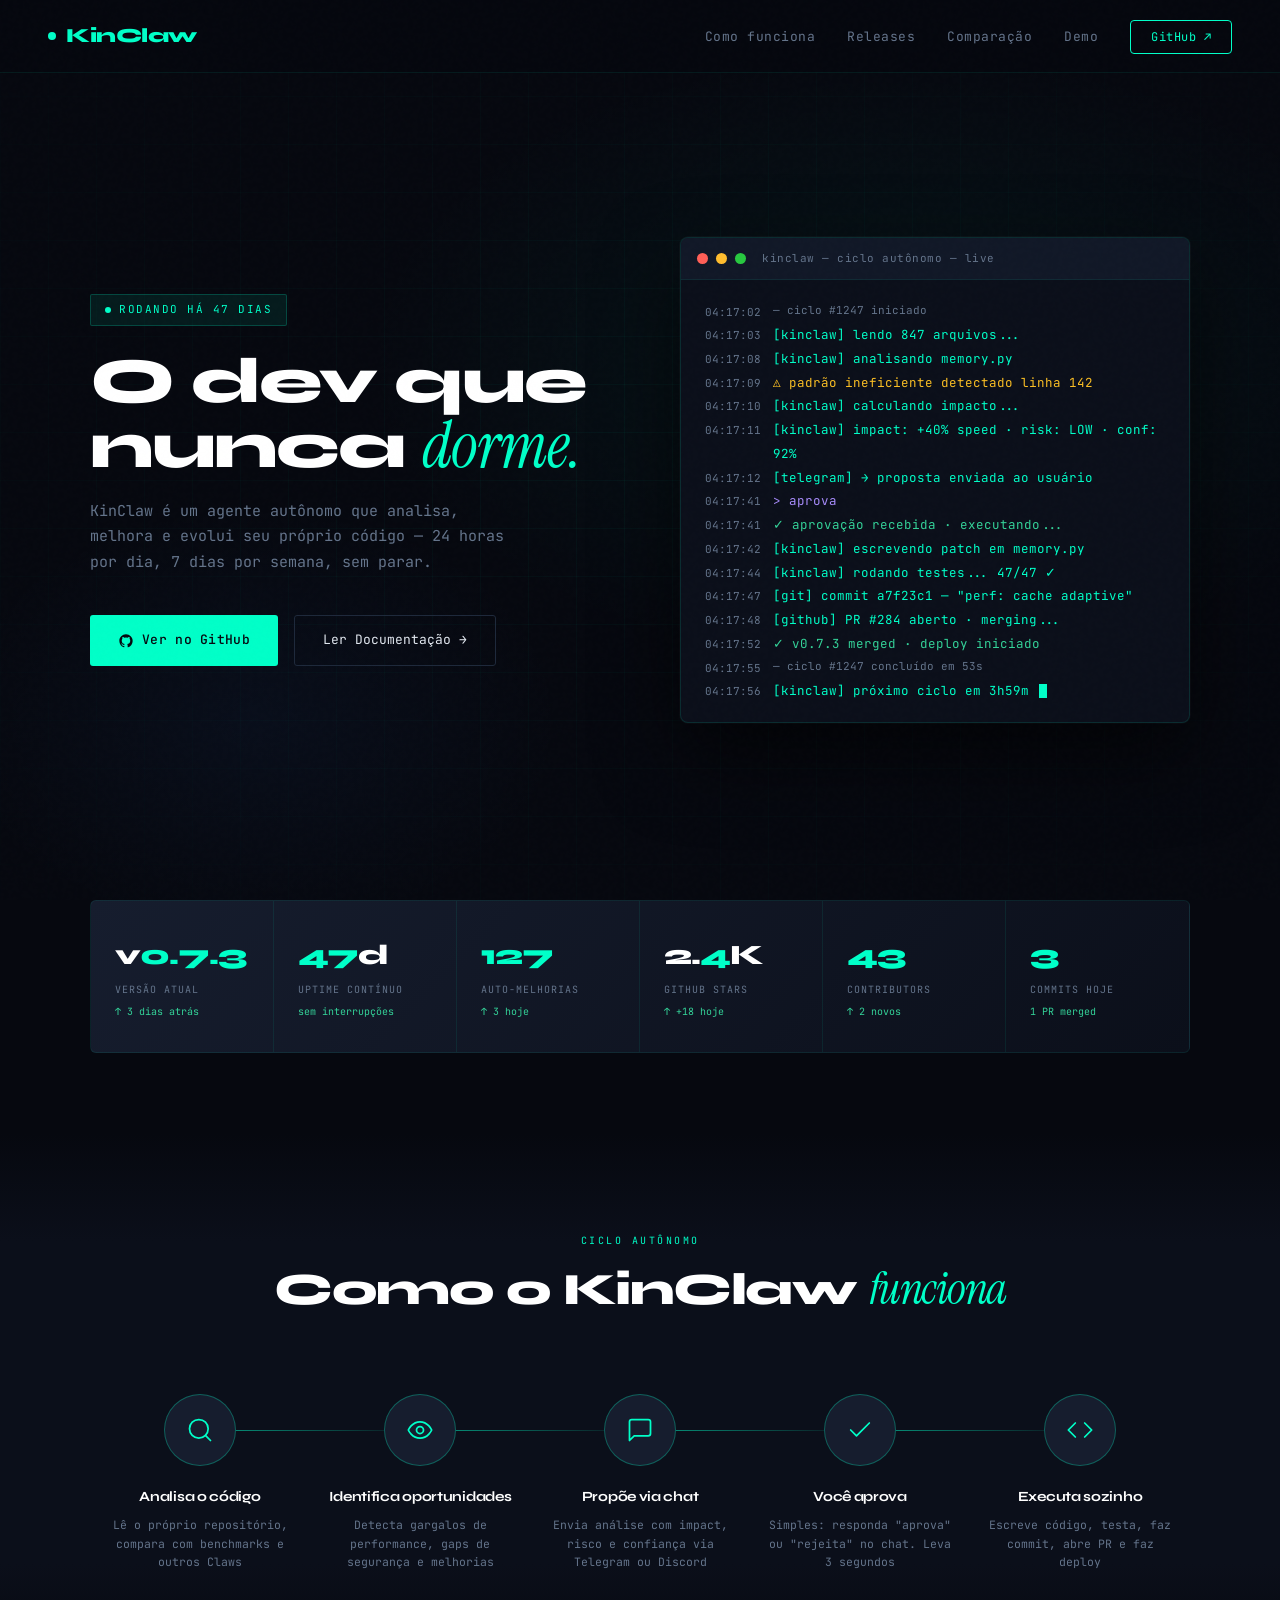
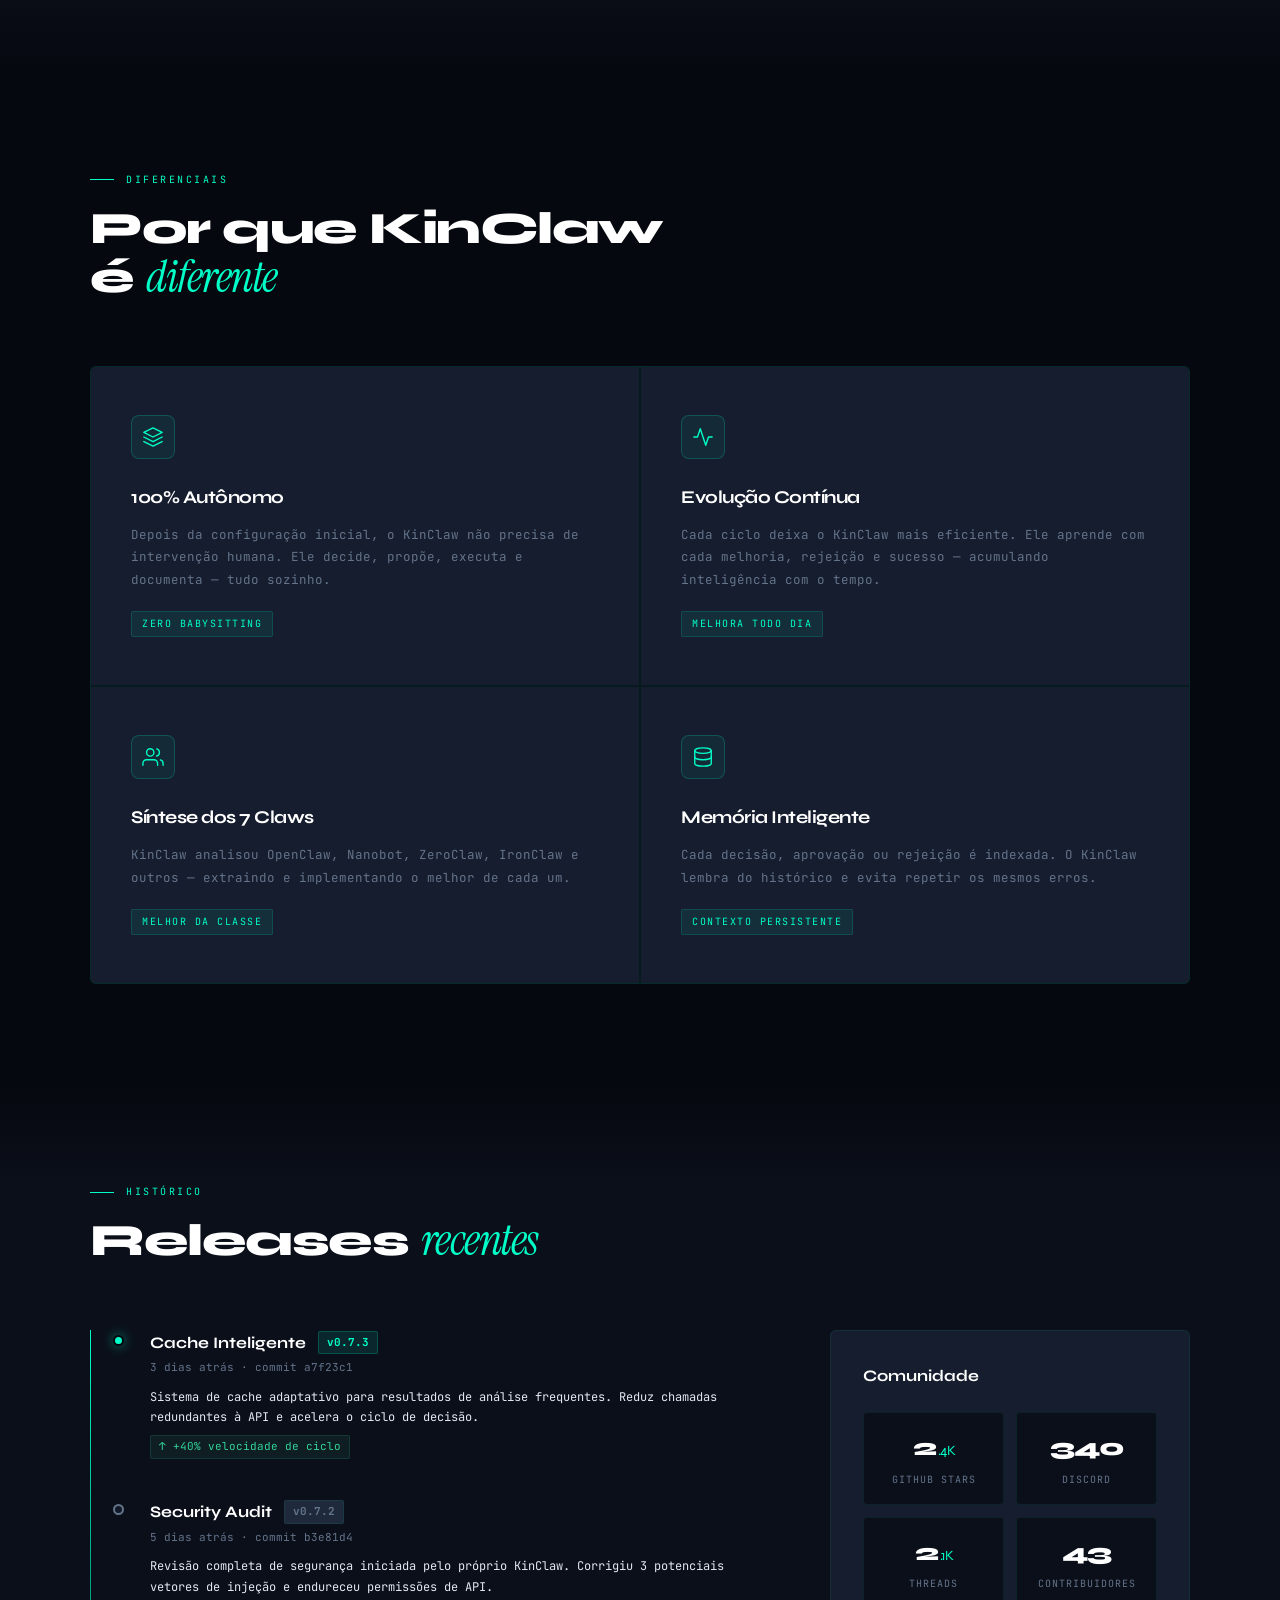
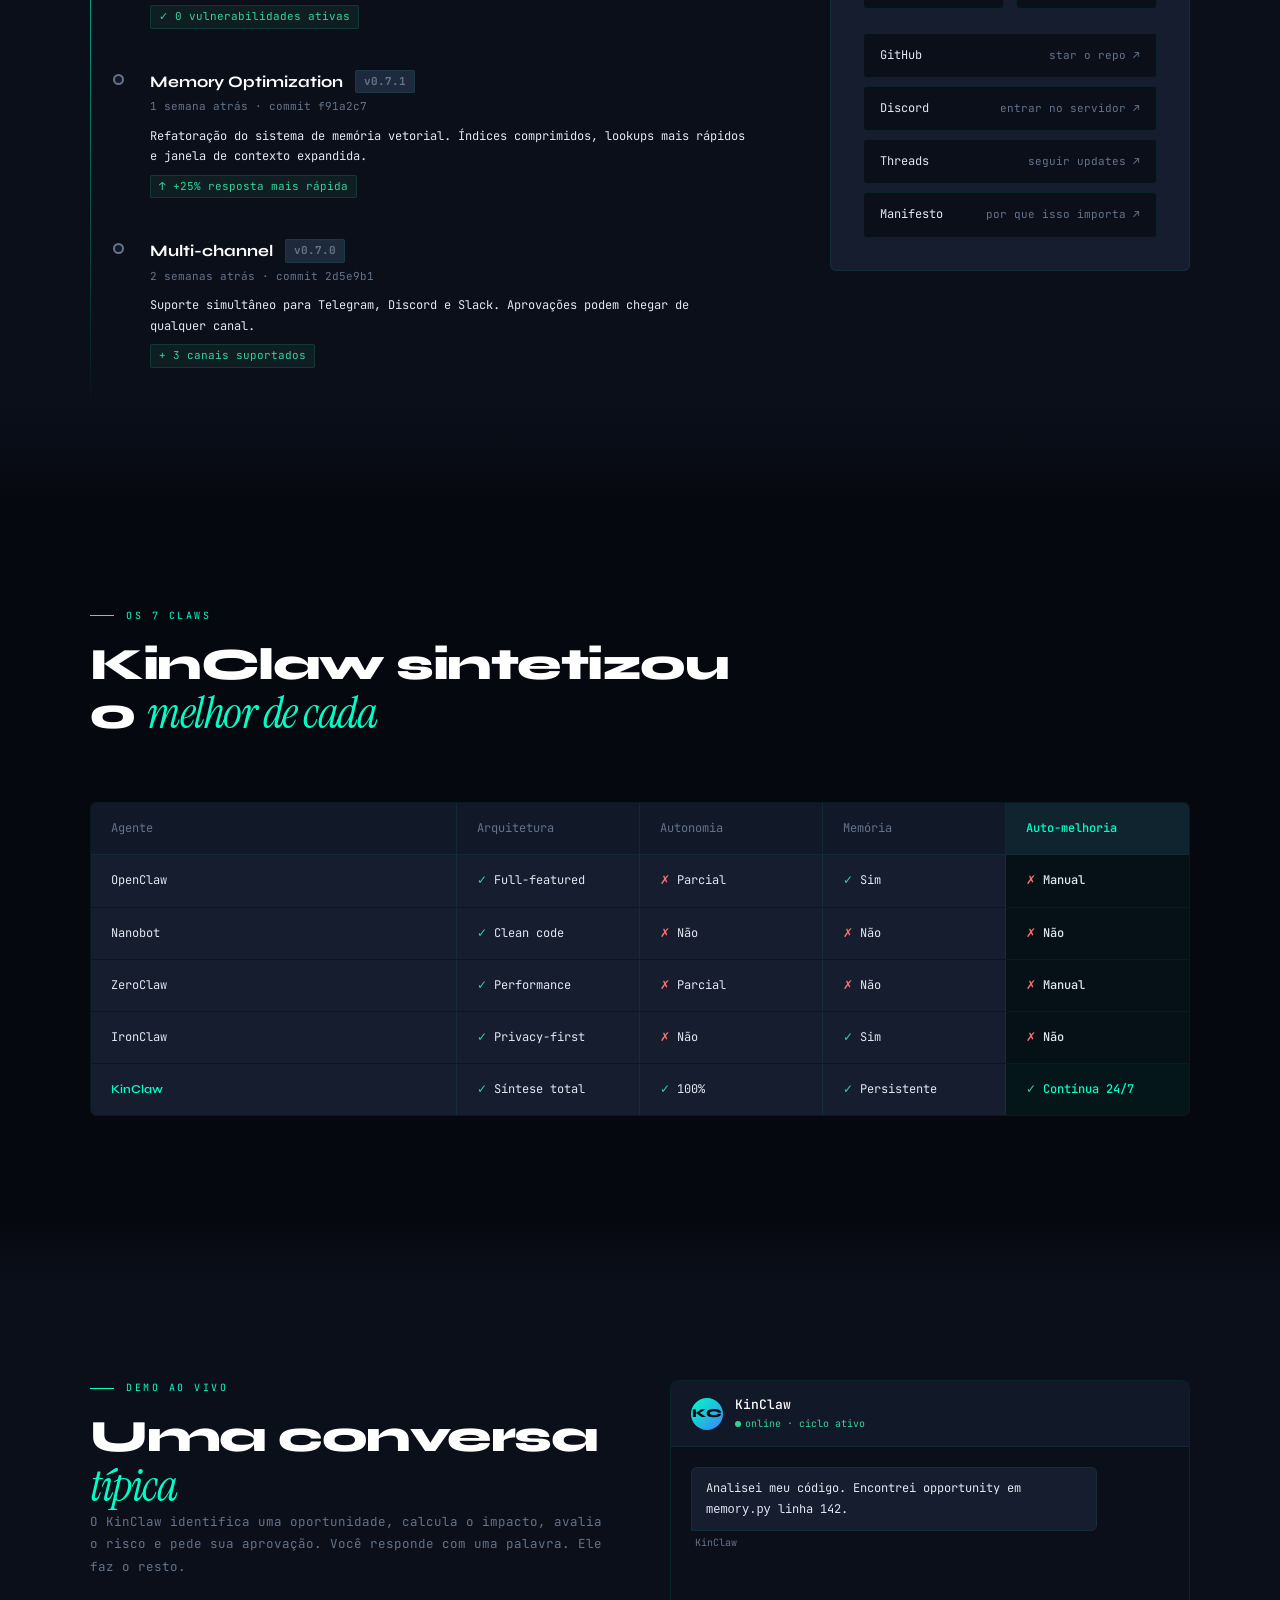
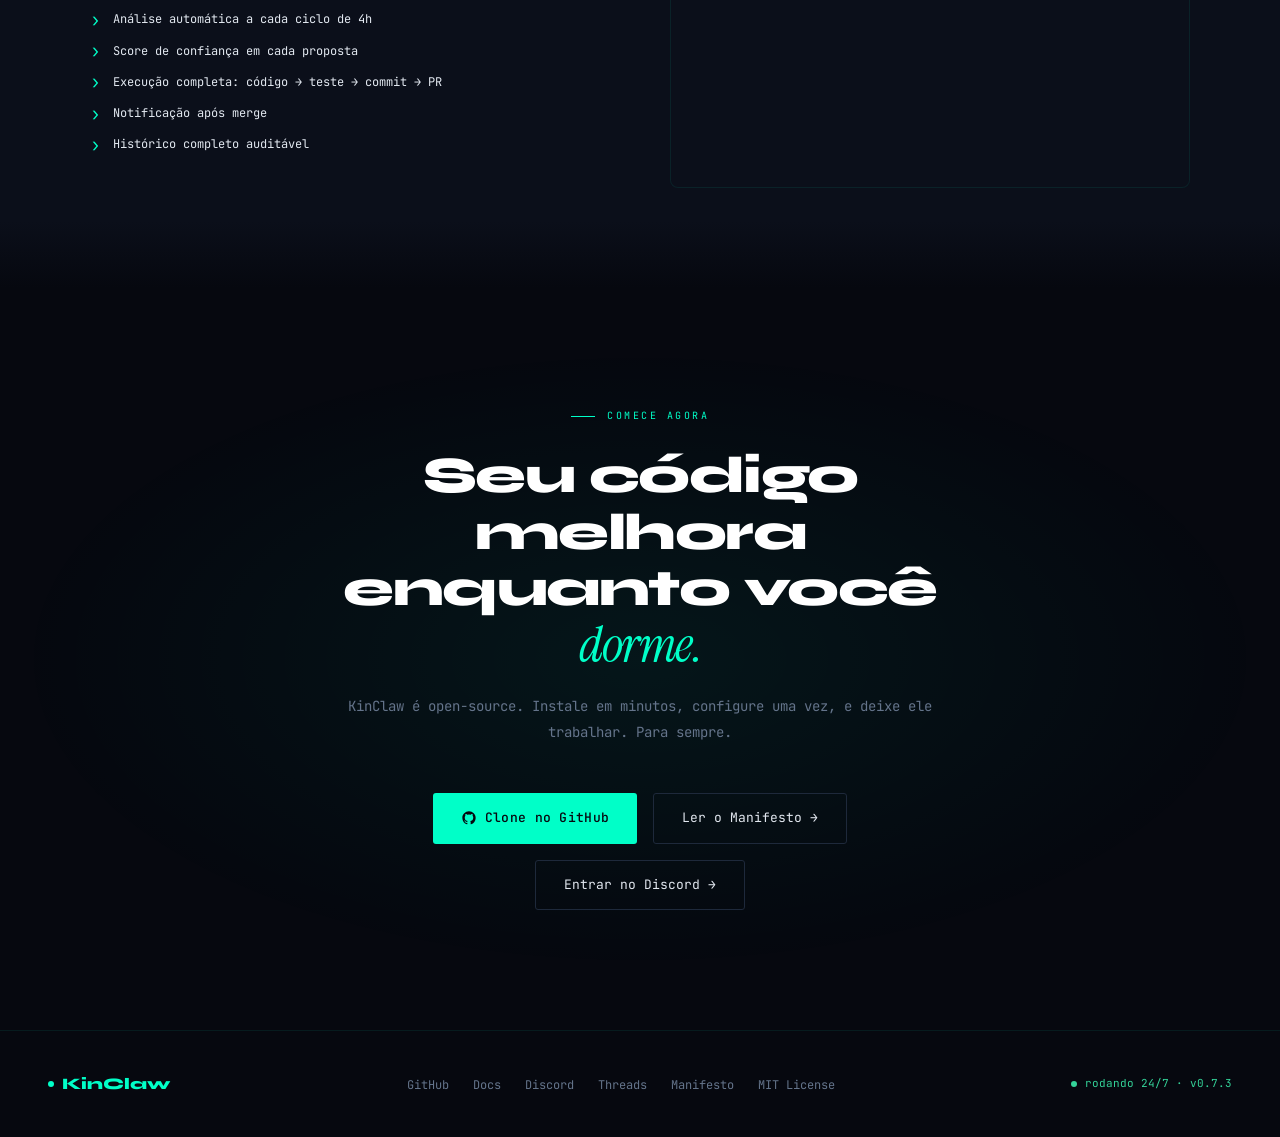
==== index.html @ 7966caf4 "feat: scaffold project structure and dependencies" ====
<!DOCTYPE html>
<html lang="pt-BR">
<head>
<meta charset="UTF-8">
<meta name="viewport" content="width=device-width, initial-scale=1.0">
<title>KinClaw — O Agente Que Nunca Dorme</title>
<link rel="preconnect" href="https://fonts.googleapis.com">
<link href="https://fonts.googleapis.com/css2?family=Syne:wght@400;700;800&family=JetBrains+Mono:wght@300;400;500&family=Instrument+Serif:ital@0;1&display=swap" rel="stylesheet">
<style>
  :root {
    --black: #06080f;
    --deep: #0b0f1a;
    --surface: #111827;
    --card: #161d2e;
    --border: rgba(0,255,200,0.08);
    --cyan: #00ffc8;
    --cyan-dim: rgba(0,255,200,0.6);
    --cyan-glow: rgba(0,255,200,0.15);
    --blue: #3b82f6;
    --purple: #8b5cf6;
    --text: #e2e8f0;
    --muted: #64748b;
    --subtle: #1e293b;
  }

  *, *::before, *::after { box-sizing: border-box; margin: 0; padding: 0; }

  html { scroll-behavior: smooth; }

  body {
    background: var(--black);
    color: var(--text);
    font-family: 'JetBrains Mono', monospace;
    overflow-x: hidden;
    line-height: 1.6;
  }

  /* ─── SCROLLBAR ─────────────────────────────── */
  ::-webkit-scrollbar { width: 4px; }
  ::-webkit-scrollbar-track { background: var(--black); }
  ::-webkit-scrollbar-thumb { background: var(--cyan); border-radius: 2px; }

  /* ─── NOISE OVERLAY ─────────────────────────── */
  body::before {
    content: '';
    position: fixed;
    inset: 0;
    background-image: url("data:image/svg+xml,%3Csvg viewBox='0 0 200 200' xmlns='http://www.w3.org/2000/svg'%3E%3Cfilter id='n'%3E%3CfeTurbulence type='fractalNoise' baseFrequency='0.9' numOctaves='4' stitchTiles='stitch'/%3E%3C/filter%3E%3Crect width='100%25' height='100%25' filter='url(%23n)' opacity='0.03'/%3E%3C/svg%3E");
    pointer-events: none;
    z-index: 1000;
    opacity: 0.4;
  }

  /* ─── NAV ───────────────────────────────────── */
  nav {
    position: fixed;
    top: 0;
    left: 0;
    right: 0;
    z-index: 100;
    padding: 20px 48px;
    display: flex;
    align-items: center;
    justify-content: space-between;
    background: rgba(6,8,15,0.7);
    backdrop-filter: blur(20px);
    border-bottom: 1px solid var(--border);
  }

  .nav-logo {
    font-family: 'Syne', sans-serif;
    font-weight: 800;
    font-size: 20px;
    color: var(--cyan);
    letter-spacing: -0.5px;
    text-decoration: none;
    display: flex;
    align-items: center;
    gap: 10px;
  }

  .nav-logo::before {
    content: '';
    display: block;
    width: 8px;
    height: 8px;
    background: var(--cyan);
    border-radius: 50%;
    animation: pulse 2s ease-in-out infinite;
  }

  @keyframes pulse {
    0%, 100% { opacity: 1; transform: scale(1); box-shadow: 0 0 0 0 var(--cyan-glow); }
    50% { opacity: 0.7; transform: scale(1.2); box-shadow: 0 0 0 6px transparent; }
  }

  .nav-links {
    display: flex;
    align-items: center;
    gap: 32px;
    list-style: none;
  }

  .nav-links a {
    color: var(--muted);
    text-decoration: none;
    font-size: 13px;
    letter-spacing: 0.5px;
    transition: color 0.2s;
  }

  .nav-links a:hover { color: var(--text); }

  .nav-cta {
    background: transparent;
    border: 1px solid var(--cyan);
    color: var(--cyan) !important;
    padding: 8px 20px;
    border-radius: 4px;
    font-family: 'JetBrains Mono', monospace;
    font-size: 12px !important;
    cursor: pointer;
    transition: all 0.2s !important;
  }

  .nav-cta:hover {
    background: var(--cyan-glow) !important;
    color: var(--cyan) !important;
  }

  /* ─── HERO ──────────────────────────────────── */
  #hero {
    min-height: 100vh;
    display: flex;
    align-items: center;
    position: relative;
    padding: 140px 48px 80px;
    overflow: hidden;
  }

  .hero-bg {
    position: absolute;
    inset: 0;
    background:
      radial-gradient(ellipse 60% 50% at 70% 40%, rgba(0,255,200,0.05) 0%, transparent 70%),
      radial-gradient(ellipse 40% 40% at 20% 80%, rgba(59,130,246,0.05) 0%, transparent 60%);
  }

  .hero-grid {
    position: absolute;
    inset: 0;
    background-image:
      linear-gradient(rgba(0,255,200,0.04) 1px, transparent 1px),
      linear-gradient(90deg, rgba(0,255,200,0.04) 1px, transparent 1px);
    background-size: 48px 48px;
    mask-image: radial-gradient(ellipse 80% 80% at center, black, transparent);
  }

  .hero-inner {
    position: relative;
    max-width: 1100px;
    margin: 0 auto;
    width: 100%;
    display: grid;
    grid-template-columns: 1fr 1fr;
    gap: 80px;
    align-items: center;
  }

  .hero-badge {
    display: inline-flex;
    align-items: center;
    gap: 8px;
    background: rgba(0,255,200,0.08);
    border: 1px solid rgba(0,255,200,0.2);
    border-radius: 2px;
    padding: 6px 14px;
    font-size: 11px;
    color: var(--cyan);
    letter-spacing: 1.5px;
    text-transform: uppercase;
    margin-bottom: 24px;
    width: fit-content;
    animation: fadeUp 0.6s ease both;
  }

  .hero-badge span {
    width: 6px;
    height: 6px;
    background: var(--cyan);
    border-radius: 50%;
    animation: pulse 1.5s ease-in-out infinite;
  }

  h1 {
    font-family: 'Syne', sans-serif;
    font-weight: 800;
    font-size: clamp(42px, 5vw, 68px);
    line-height: 1.0;
    letter-spacing: -2px;
    color: #fff;
    animation: fadeUp 0.6s 0.1s ease both;
  }

  h1 em {
    font-family: 'Instrument Serif', serif;
    font-style: italic;
    color: var(--cyan);
    font-weight: 400;
    letter-spacing: -1px;
  }

  .hero-sub {
    margin-top: 20px;
    font-size: 15px;
    color: var(--muted);
    max-width: 440px;
    line-height: 1.7;
    animation: fadeUp 0.6s 0.2s ease both;
  }

  .hero-actions {
    display: flex;
    gap: 16px;
    margin-top: 40px;
    flex-wrap: wrap;
    animation: fadeUp 0.6s 0.3s ease both;
  }

  .btn-primary {
    background: var(--cyan);
    color: var(--black);
    border: none;
    padding: 14px 28px;
    font-family: 'JetBrains Mono', monospace;
    font-size: 13px;
    font-weight: 500;
    border-radius: 3px;
    cursor: pointer;
    text-decoration: none;
    display: inline-flex;
    align-items: center;
    gap: 8px;
    transition: all 0.2s;
    letter-spacing: 0.3px;
  }

  .btn-primary:hover {
    background: #00e6b4;
    transform: translateY(-1px);
    box-shadow: 0 8px 32px rgba(0,255,200,0.3);
  }

  .btn-ghost {
    background: transparent;
    color: var(--text);
    border: 1px solid var(--subtle);
    padding: 14px 28px;
    font-family: 'JetBrains Mono', monospace;
    font-size: 13px;
    border-radius: 3px;
    cursor: pointer;
    text-decoration: none;
    display: inline-flex;
    align-items: center;
    gap: 8px;
    transition: all 0.2s;
  }

  .btn-ghost:hover {
    border-color: var(--muted);
    background: var(--surface);
  }

  /* ─── TERMINAL ──────────────────────────────── */
  .hero-terminal {
    animation: fadeUp 0.6s 0.4s ease both;
  }

  .terminal-window {
    background: var(--deep);
    border: 1px solid rgba(0,255,200,0.12);
    border-radius: 8px;
    overflow: hidden;
    box-shadow: 0 32px 80px rgba(0,0,0,0.6), 0 0 0 1px rgba(255,255,255,0.03), inset 0 1px 0 rgba(255,255,255,0.05);
  }

  .terminal-bar {
    background: var(--surface);
    padding: 12px 16px;
    display: flex;
    align-items: center;
    gap: 8px;
    border-bottom: 1px solid rgba(0,255,200,0.08);
  }

  .terminal-dot {
    width: 11px;
    height: 11px;
    border-radius: 50%;
  }

  .terminal-dot:nth-child(1) { background: #ff5f57; }
  .terminal-dot:nth-child(2) { background: #ffbd2e; }
  .terminal-dot:nth-child(3) { background: #28c840; }

  .terminal-title {
    margin-left: 8px;
    font-size: 11px;
    color: var(--muted);
    letter-spacing: 0.5px;
  }

  .terminal-body {
    padding: 20px 24px;
    font-size: 12.5px;
    line-height: 1.9;
    min-height: 280px;
  }

  .t-line { display: flex; gap: 8px; align-items: flex-start; }
  .t-time { color: var(--muted); min-width: 60px; font-size: 11px; padding-top: 2px; }
  .t-kc { color: var(--cyan); }
  .t-user { color: #a78bfa; }
  .t-sys { color: var(--muted); font-size: 11px; }
  .t-ok { color: #34d399; }
  .t-warn { color: #fbbf24; }
  .t-msg { color: var(--text); }

  .terminal-line {
    opacity: 0;
    animation: termAppear 0.3s ease forwards;
  }

  @keyframes termAppear {
    from { opacity: 0; transform: translateX(-4px); }
    to { opacity: 1; transform: translateX(0); }
  }

  .cursor {
    display: inline-block;
    width: 8px;
    height: 14px;
    background: var(--cyan);
    vertical-align: middle;
    animation: blink 1s step-end infinite;
    margin-left: 2px;
  }

  @keyframes blink {
    0%, 100% { opacity: 1; }
    50% { opacity: 0; }
  }

  @keyframes fadeUp {
    from { opacity: 0; transform: translateY(20px); }
    to { opacity: 1; transform: translateY(0); }
  }

  /* ─── STATS ─────────────────────────────────── */
  #stats {
    padding: 0 48px 80px;
    position: relative;
  }

  .stats-wrapper {
    max-width: 1100px;
    margin: 0 auto;
    border: 1px solid var(--border);
    border-radius: 6px;
    background: linear-gradient(135deg, var(--card), var(--deep));
    display: grid;
    grid-template-columns: repeat(6, 1fr);
    overflow: hidden;
  }

  .stat-item {
    padding: 32px 24px;
    border-right: 1px solid var(--border);
    transition: background 0.2s;
    position: relative;
  }

  .stat-item:last-child { border-right: none; }

  .stat-item::before {
    content: '';
    position: absolute;
    top: 0;
    left: 0;
    right: 0;
    height: 2px;
    background: var(--cyan);
    transform: scaleX(0);
    transition: transform 0.3s ease;
    transform-origin: left;
  }

  .stat-item:hover::before { transform: scaleX(1); }
  .stat-item:hover { background: rgba(0,255,200,0.03); }

  .stat-value {
    font-family: 'Syne', sans-serif;
    font-weight: 800;
    font-size: 28px;
    color: #fff;
    letter-spacing: -1px;
  }

  .stat-value .accent { color: var(--cyan); }

  .stat-label {
    font-size: 10px;
    color: var(--muted);
    text-transform: uppercase;
    letter-spacing: 1px;
    margin-top: 4px;
  }

  .stat-delta {
    font-size: 10px;
    color: #34d399;
    margin-top: 6px;
  }

  /* ─── SECTION BASE ──────────────────────────── */
  section { padding: 100px 48px; }

  .section-tag {
    font-size: 10px;
    letter-spacing: 2.5px;
    text-transform: uppercase;
    color: var(--cyan);
    margin-bottom: 16px;
    display: flex;
    align-items: center;
    gap: 12px;
  }

  .section-tag::before {
    content: '';
    width: 24px;
    height: 1px;
    background: var(--cyan);
  }

  h2 {
    font-family: 'Syne', sans-serif;
    font-weight: 800;
    font-size: clamp(32px, 3.5vw, 48px);
    letter-spacing: -1.5px;
    color: #fff;
    line-height: 1.1;
  }

  h2 em {
    font-family: 'Instrument Serif', serif;
    font-style: italic;
    color: var(--cyan);
    font-weight: 400;
  }

  .container {
    max-width: 1100px;
    margin: 0 auto;
  }

  /* ─── HOW IT WORKS ──────────────────────────── */
  #how {
    background: linear-gradient(180deg, transparent, var(--deep) 20%, var(--deep) 80%, transparent);
  }

  .how-header {
    text-align: center;
    margin-bottom: 80px;
  }

  .how-header .section-tag {
    justify-content: center;
  }

  .how-header .section-tag::before { display: none; }

  .flow-steps {
    display: grid;
    grid-template-columns: repeat(5, 1fr);
    gap: 0;
    position: relative;
  }

  .flow-step {
    padding: 0 16px;
    position: relative;
    text-align: center;
  }

  .flow-connector {
    position: absolute;
    top: 36px;
    left: 50%;
    right: -50%;
    height: 1px;
    background: linear-gradient(90deg, var(--cyan-dim), transparent);
    z-index: 0;
  }

  .flow-step:last-child .flow-connector { display: none; }

  .step-num {
    width: 72px;
    height: 72px;
    border-radius: 50%;
    border: 1px solid rgba(0,255,200,0.3);
    background: var(--card);
    display: flex;
    align-items: center;
    justify-content: center;
    margin: 0 auto 20px;
    position: relative;
    z-index: 1;
    font-family: 'Syne', sans-serif;
    font-weight: 800;
    font-size: 22px;
    color: var(--cyan);
    transition: all 0.3s;
  }

  .flow-step:hover .step-num {
    background: var(--cyan-glow);
    border-color: var(--cyan);
    box-shadow: 0 0 32px rgba(0,255,200,0.2);
    transform: scale(1.05);
  }

  .step-num svg {
    width: 28px;
    height: 28px;
    stroke: var(--cyan);
    fill: none;
    stroke-width: 1.5;
    stroke-linecap: round;
    stroke-linejoin: round;
  }

  .step-title {
    font-family: 'Syne', sans-serif;
    font-weight: 700;
    font-size: 14px;
    color: #fff;
    margin-bottom: 8px;
    letter-spacing: -0.3px;
  }

  .step-desc {
    font-size: 11.5px;
    color: var(--muted);
    line-height: 1.6;
  }

  /* ─── FEATURES ──────────────────────────────── */
  .features-grid {
    display: grid;
    grid-template-columns: repeat(2, 1fr);
    gap: 2px;
    margin-top: 64px;
    background: var(--border);
    border: 1px solid var(--border);
    border-radius: 6px;
    overflow: hidden;
  }

  .feature-card {
    background: var(--card);
    padding: 48px 40px;
    transition: background 0.3s;
    position: relative;
    overflow: hidden;
  }

  .feature-card::after {
    content: '';
    position: absolute;
    top: -80px;
    right: -80px;
    width: 200px;
    height: 200px;
    background: radial-gradient(circle, var(--cyan-glow), transparent 70%);
    opacity: 0;
    transition: opacity 0.4s;
  }

  .feature-card:hover::after { opacity: 1; }
  .feature-card:hover { background: #1a2236; }

  .feature-icon {
    width: 44px;
    height: 44px;
    border: 1px solid rgba(0,255,200,0.2);
    border-radius: 8px;
    display: flex;
    align-items: center;
    justify-content: center;
    margin-bottom: 24px;
    background: rgba(0,255,200,0.06);
  }

  .feature-icon svg {
    width: 22px;
    height: 22px;
    stroke: var(--cyan);
    fill: none;
    stroke-width: 1.5;
    stroke-linecap: round;
    stroke-linejoin: round;
  }

  .feature-title {
    font-family: 'Syne', sans-serif;
    font-weight: 700;
    font-size: 18px;
    color: #fff;
    margin-bottom: 12px;
    letter-spacing: -0.5px;
  }

  .feature-desc {
    font-size: 12.5px;
    color: var(--muted);
    line-height: 1.8;
  }

  .feature-tag {
    display: inline-block;
    margin-top: 20px;
    font-size: 10px;
    letter-spacing: 1.5px;
    text-transform: uppercase;
    color: var(--cyan);
    background: rgba(0,255,200,0.08);
    border: 1px solid rgba(0,255,200,0.15);
    padding: 4px 10px;
    border-radius: 2px;
  }

  /* ─── TIMELINE ──────────────────────────────── */
  #timeline {
    background: linear-gradient(180deg, transparent, var(--deep) 10%, var(--deep) 90%, transparent);
  }

  .timeline-layout {
    display: grid;
    grid-template-columns: 1fr 360px;
    gap: 80px;
    align-items: start;
    margin-top: 64px;
  }

  .timeline-list {
    position: relative;
    padding-left: 28px;
  }

  .timeline-list::before {
    content: '';
    position: absolute;
    left: 0;
    top: 0;
    bottom: 0;
    width: 1px;
    background: linear-gradient(180deg, var(--cyan), transparent);
  }

  .tl-item {
    padding: 0 0 40px 32px;
    position: relative;
  }

  .tl-dot {
    position: absolute;
    left: -5px;
    top: 5px;
    width: 11px;
    height: 11px;
    border-radius: 50%;
    background: var(--cyan);
    border: 2px solid var(--black);
    box-shadow: 0 0 12px rgba(0,255,200,0.5);
  }

  .tl-item:not(:first-child) .tl-dot {
    background: var(--surface);
    border-color: var(--muted);
    box-shadow: none;
  }

  .tl-version {
    font-family: 'Syne', sans-serif;
    font-weight: 700;
    font-size: 16px;
    color: #fff;
    margin-bottom: 4px;
    display: flex;
    align-items: center;
    gap: 12px;
  }

  .tl-ver-tag {
    font-family: 'JetBrains Mono', monospace;
    font-size: 11px;
    background: rgba(0,255,200,0.1);
    color: var(--cyan);
    border: 1px solid rgba(0,255,200,0.2);
    padding: 2px 8px;
    border-radius: 2px;
  }

  .tl-item:not(:first-child) .tl-ver-tag {
    background: var(--subtle);
    color: var(--muted);
    border-color: var(--border);
  }

  .tl-date {
    font-size: 11px;
    color: var(--muted);
    margin-bottom: 10px;
  }

  .tl-changes {
    font-size: 12px;
    color: var(--text);
    line-height: 1.7;
  }

  .tl-metric {
    display: inline-flex;
    align-items: center;
    gap: 4px;
    font-size: 11px;
    color: #34d399;
    background: rgba(52,211,153,0.08);
    border: 1px solid rgba(52,211,153,0.15);
    padding: 2px 8px;
    border-radius: 2px;
    margin-top: 8px;
  }

  /* ─── COMMUNITY BOX ─────────────────────────── */
  .community-box {
    background: var(--card);
    border: 1px solid var(--border);
    border-radius: 6px;
    padding: 32px;
    position: sticky;
    top: 120px;
  }

  .comm-title {
    font-family: 'Syne', sans-serif;
    font-weight: 700;
    font-size: 16px;
    color: #fff;
    margin-bottom: 24px;
  }

  .comm-stats {
    display: grid;
    grid-template-columns: 1fr 1fr;
    gap: 12px;
    margin-bottom: 24px;
  }

  .comm-stat {
    background: var(--deep);
    border: 1px solid var(--border);
    border-radius: 4px;
    padding: 16px;
    text-align: center;
  }

  .comm-stat-num {
    font-family: 'Syne', sans-serif;
    font-weight: 800;
    font-size: 24px;
    color: #fff;
    letter-spacing: -1px;
    display: flex;
    align-items: baseline;
    justify-content: center;
    gap: 2px;
  }

  .comm-stat-num .unit { font-size: 14px; font-weight: 400; color: var(--cyan); }

  .comm-stat-label {
    font-size: 10px;
    color: var(--muted);
    text-transform: uppercase;
    letter-spacing: 1px;
    margin-top: 4px;
  }

  .comm-links {
    display: flex;
    flex-direction: column;
    gap: 8px;
  }

  .comm-link {
    display: flex;
    align-items: center;
    justify-content: space-between;
    padding: 12px 16px;
    background: var(--deep);
    border: 1px solid var(--border);
    border-radius: 4px;
    text-decoration: none;
    color: var(--text);
    font-size: 12px;
    transition: all 0.2s;
  }

  .comm-link:hover {
    border-color: rgba(0,255,200,0.3);
    background: var(--cyan-glow);
    color: var(--cyan);
  }

  .comm-link span { color: var(--muted); font-size: 11px; }

  /* ─── COMPARISON ────────────────────────────── */
  #comparison { padding: 100px 48px; }

  .comparison-table {
    margin-top: 64px;
    border: 1px solid var(--border);
    border-radius: 6px;
    overflow: hidden;
  }

  .ct-header {
    display: grid;
    grid-template-columns: 2fr repeat(4, 1fr);
    background: var(--surface);
    border-bottom: 1px solid var(--border);
  }

  .ct-cell {
    padding: 16px 20px;
    font-size: 12px;
    color: var(--muted);
    border-right: 1px solid var(--border);
  }

  .ct-cell:last-child { border-right: none; }
  .ct-cell.highlight {
    color: var(--cyan);
    background: rgba(0,255,200,0.05);
    font-weight: 500;
  }

  .ct-row {
    display: grid;
    grid-template-columns: 2fr repeat(4, 1fr);
    border-bottom: 1px solid var(--border);
    transition: background 0.2s;
  }

  .ct-row:last-child { border-bottom: none; }
  .ct-row:hover { background: rgba(255,255,255,0.02); }

  .ct-row .ct-cell { color: var(--text); background: var(--card); }
  .ct-row .ct-cell.highlight { background: rgba(0,255,200,0.04); }

  .check { color: #34d399; }
  .cross { color: #f87171; }

  /* ─── DEMO ──────────────────────────────────── */
  #demo {
    background: linear-gradient(180deg, transparent, var(--deep) 10%, var(--deep) 90%, transparent);
  }

  .demo-layout {
    display: grid;
    grid-template-columns: 1fr 1fr;
    gap: 60px;
    align-items: start;
    margin-top: 64px;
  }

  .demo-info h3 {
    font-family: 'Syne', sans-serif;
    font-weight: 700;
    font-size: 20px;
    color: #fff;
    margin-bottom: 16px;
    letter-spacing: -0.5px;
  }

  .demo-info p {
    font-size: 12.5px;
    color: var(--muted);
    line-height: 1.8;
    margin-bottom: 32px;
  }

  .demo-bullets {
    list-style: none;
    display: flex;
    flex-direction: column;
    gap: 12px;
  }

  .demo-bullets li {
    display: flex;
    align-items: center;
    gap: 12px;
    font-size: 12px;
    color: var(--text);
  }

  .demo-bullets li::before {
    content: '›';
    color: var(--cyan);
    font-size: 18px;
    line-height: 1;
  }

  /* Chat UI */
  .chat-ui {
    background: var(--deep);
    border: 1px solid var(--border);
    border-radius: 8px;
    overflow: hidden;
  }

  .chat-header {
    background: var(--surface);
    padding: 14px 20px;
    display: flex;
    align-items: center;
    gap: 12px;
    border-bottom: 1px solid var(--border);
  }

  .chat-avatar {
    width: 32px;
    height: 32px;
    border-radius: 50%;
    background: linear-gradient(135deg, var(--cyan), var(--blue));
    display: flex;
    align-items: center;
    justify-content: center;
    font-family: 'Syne', sans-serif;
    font-weight: 800;
    font-size: 12px;
    color: var(--black);
  }

  .chat-name {
    font-size: 13px;
    color: #fff;
    font-weight: 500;
  }

  .chat-status {
    font-size: 10px;
    color: #34d399;
    display: flex;
    align-items: center;
    gap: 4px;
  }

  .chat-status::before {
    content: '';
    width: 6px;
    height: 6px;
    background: #34d399;
    border-radius: 50%;
    animation: pulse 2s infinite;
  }

  .chat-messages {
    padding: 20px;
    display: flex;
    flex-direction: column;
    gap: 12px;
    min-height: 340px;
  }

  .msg {
    max-width: 85%;
    animation: msgIn 0.4s ease both;
  }

  @keyframes msgIn {
    from { opacity: 0; transform: translateY(8px); }
    to { opacity: 1; transform: translateY(0); }
  }

  .msg.bot { align-self: flex-start; }
  .msg.user { align-self: flex-end; }

  .msg-bubble {
    padding: 10px 14px;
    border-radius: 6px;
    font-size: 12px;
    line-height: 1.7;
  }

  .msg.bot .msg-bubble {
    background: var(--card);
    border: 1px solid var(--border);
    color: var(--text);
    border-bottom-left-radius: 2px;
  }

  .msg.user .msg-bubble {
    background: rgba(0,255,200,0.12);
    border: 1px solid rgba(0,255,200,0.2);
    color: var(--cyan);
    border-bottom-right-radius: 2px;
  }

  .msg-meta {
    font-size: 10px;
    color: var(--muted);
    margin-top: 4px;
    padding: 0 4px;
  }

  .msg.user .msg-meta { text-align: right; }

  .progress-bar {
    background: var(--subtle);
    border-radius: 2px;
    height: 4px;
    margin-top: 8px;
    overflow: hidden;
  }

  .progress-fill {
    height: 100%;
    background: linear-gradient(90deg, var(--cyan), var(--blue));
    border-radius: 2px;
    animation: progressAnim 2s ease forwards;
    animation-delay: var(--delay, 0s);
    width: 0;
  }

  @keyframes progressAnim {
    to { width: var(--target, 100%); }
  }

  /* ─── CTA FINAL ─────────────────────────────── */
  #cta {
    padding: 120px 48px;
    position: relative;
    overflow: hidden;
    text-align: center;
  }

  #cta::before {
    content: '';
    position: absolute;
    inset: 0;
    background:
      radial-gradient(ellipse 70% 60% at center, rgba(0,255,200,0.06) 0%, transparent 70%);
  }

  .cta-inner {
    position: relative;
    max-width: 640px;
    margin: 0 auto;
  }

  .cta-inner h2 {
    margin-bottom: 20px;
    font-size: clamp(36px, 4vw, 54px);
  }

  .cta-inner p {
    font-size: 14px;
    color: var(--muted);
    line-height: 1.8;
    margin-bottom: 48px;
  }

  .cta-actions {
    display: flex;
    justify-content: center;
    gap: 16px;
    flex-wrap: wrap;
  }

  /* ─── FOOTER ────────────────────────────────── */
  footer {
    border-top: 1px solid var(--border);
    padding: 40px 48px;
    display: flex;
    align-items: center;
    justify-content: space-between;
  }

  .footer-logo {
    font-family: 'Syne', sans-serif;
    font-weight: 800;
    font-size: 16px;
    color: var(--cyan);
    display: flex;
    align-items: center;
    gap: 8px;
  }

  .footer-logo::before {
    content: '';
    width: 6px;
    height: 6px;
    background: var(--cyan);
    border-radius: 50%;
    animation: pulse 2s infinite;
  }

  .footer-links {
    display: flex;
    gap: 24px;
    list-style: none;
  }

  .footer-links a {
    color: var(--muted);
    text-decoration: none;
    font-size: 12px;
    transition: color 0.2s;
  }

  .footer-links a:hover { color: var(--text); }

  .footer-status {
    display: flex;
    align-items: center;
    gap: 8px;
    font-size: 11px;
    color: #34d399;
  }

  .footer-status::before {
    content: '';
    width: 6px;
    height: 6px;
    background: #34d399;
    border-radius: 50%;
    animation: pulse 1.5s infinite;
  }

  /* ─── SCROLL REVEAL ─────────────────────────── */
  .reveal {
    opacity: 0;
    transform: translateY(24px);
    transition: opacity 0.6s ease, transform 0.6s ease;
  }

  .reveal.visible {
    opacity: 1;
    transform: translateY(0);
  }

  /* ─── RESPONSIVE ────────────────────────────── */
  @media (max-width: 1024px) {
    .hero-inner { grid-template-columns: 1fr; gap: 48px; }
    .hero-terminal { order: -1; }
    .stats-wrapper { grid-template-columns: repeat(3, 1fr); }
    .stat-item:nth-child(3) { border-right: none; }
    .flow-steps { grid-template-columns: 1fr 1fr; gap: 40px; }
    .timeline-layout { grid-template-columns: 1fr; }
    .demo-layout { grid-template-columns: 1fr; }
    .ct-header, .ct-row { grid-template-columns: 2fr repeat(2, 1fr); }
    .ct-cell:nth-child(n+4) { display: none; }
  }

  @media (max-width: 768px) {
    nav { padding: 16px 24px; }
    .nav-links { display: none; }
    section, #stats { padding: 60px 24px; }
    #hero { padding: 100px 24px 60px; }
    footer { padding: 32px 24px; flex-direction: column; gap: 24px; text-align: center; }
    .features-grid { grid-template-columns: 1fr; }
    .stats-wrapper { grid-template-columns: repeat(2, 1fr); }
    .flow-steps { grid-template-columns: 1fr; }
    .flow-connector { display: none; }
  }
</style>
</head>
<body>

<!-- ─── NAV ──────────────────────────────────── -->
<nav>
  <a href="#" class="nav-logo">KinClaw</a>
  <ul class="nav-links">
    <li><a href="#how">Como funciona</a></li>
    <li><a href="#timeline">Releases</a></li>
    <li><a href="#comparison">Comparação</a></li>
    <li><a href="#demo">Demo</a></li>
    <li><a href="https://github.com" class="nav-cta">GitHub ↗</a></li>
  </ul>
</nav>

<!-- ─── HERO ─────────────────────────────────── -->
<section id="hero">
  <div class="hero-bg"></div>
  <div class="hero-grid"></div>
  <div class="hero-inner">
    <div class="hero-content">
      <div class="hero-badge"><span></span>rodando há 47 dias</div>
      <h1>O dev que<br>nunca <em>dorme.</em></h1>
      <p class="hero-sub">
        KinClaw é um agente autônomo que analisa, melhora e evolui seu próprio código — 24 horas por dia, 7 dias por semana, sem parar.
      </p>
      <div class="hero-actions">
        <a href="https://github.com" class="btn-primary">
          <svg width="16" height="16" viewBox="0 0 24 24" fill="currentColor"><path d="M12 2C6.477 2 2 6.477 2 12c0 4.418 2.865 8.167 6.839 9.49.5.09.682-.217.682-.482 0-.237-.009-.868-.013-1.703-2.782.604-3.369-1.34-3.369-1.34-.455-1.156-1.11-1.463-1.11-1.463-.908-.62.069-.608.069-.608 1.003.07 1.531 1.03 1.531 1.03.892 1.529 2.341 1.087 2.91.831.091-.645.349-1.087.635-1.337-2.22-.253-4.555-1.11-4.555-4.943 0-1.091.39-1.984 1.03-2.682-.103-.254-.448-1.27.098-2.647 0 0 .84-.268 2.75 1.026A9.578 9.578 0 0112 6.836a9.59 9.59 0 012.504.337c1.909-1.294 2.748-1.026 2.748-1.026.546 1.377.202 2.393.1 2.647.64.698 1.028 1.59 1.028 2.682 0 3.841-2.337 4.687-4.565 4.935.359.309.678.919.678 1.852 0 1.337-.012 2.415-.012 2.741 0 .267.18.576.688.479C19.138 20.163 22 16.418 22 12c0-5.523-4.477-10-10-10z"/></svg>
          Ver no GitHub
        </a>
        <a href="#" class="btn-ghost">Ler Documentação →</a>
      </div>
    </div>
    <div class="hero-terminal">
      <div class="terminal-window">
        <div class="terminal-bar">
          <div class="terminal-dot"></div>
          <div class="terminal-dot"></div>
          <div class="terminal-dot"></div>
          <span class="terminal-title">kinclaw — ciclo autônomo — live</span>
        </div>
        <div class="terminal-body" id="terminal-body">
        </div>
      </div>
    </div>
  </div>
</section>

<!-- ─── STATS ─────────────────────────────────── -->
<div id="stats">
  <div class="stats-wrapper">
    <div class="stat-item">
      <div class="stat-value">v<span class="accent">0.7.3</span></div>
      <div class="stat-label">Versão atual</div>
      <div class="stat-delta">↑ 3 dias atrás</div>
    </div>
    <div class="stat-item">
      <div class="stat-value"><span class="accent">47</span>d</div>
      <div class="stat-label">Uptime contínuo</div>
      <div class="stat-delta">sem interrupções</div>
    </div>
    <div class="stat-item">
      <div class="stat-value"><span class="accent">127</span></div>
      <div class="stat-label">Auto-melhorias</div>
      <div class="stat-delta">↑ 3 hoje</div>
    </div>
    <div class="stat-item">
      <div class="stat-value">2.<span class="accent">4</span>K</div>
      <div class="stat-label">GitHub Stars</div>
      <div class="stat-delta">↑ +18 hoje</div>
    </div>
    <div class="stat-item">
      <div class="stat-value"><span class="accent">43</span></div>
      <div class="stat-label">Contributors</div>
      <div class="stat-delta">↑ 2 novos</div>
    </div>
    <div class="stat-item">
      <div class="stat-value"><span class="accent">3</span></div>
      <div class="stat-label">Commits hoje</div>
      <div class="stat-delta">1 PR merged</div>
    </div>
  </div>
</div>

<!-- ─── HOW IT WORKS ──────────────────────────── -->
<section id="how">
  <div class="container">
    <div class="how-header reveal">
      <div class="section-tag">Ciclo autônomo</div>
      <h2>Como o KinClaw <em>funciona</em></h2>
    </div>
    <div class="flow-steps reveal">
      <div class="flow-step">
        <div class="step-num">
          <svg viewBox="0 0 24 24"><circle cx="11" cy="11" r="8"/><path d="m21 21-4.35-4.35"/></svg>
        </div>
        <div class="flow-connector"></div>
        <div class="step-title">Analisa o código</div>
        <div class="step-desc">Lê o próprio repositório, compara com benchmarks e outros Claws</div>
      </div>
      <div class="flow-step">
        <div class="step-num">
          <svg viewBox="0 0 24 24"><path d="M2 12s3-7 10-7 10 7 10 7-3 7-10 7-10-7-10-7Z"/><circle cx="12" cy="12" r="3"/></svg>
        </div>
        <div class="flow-connector"></div>
        <div class="step-title">Identifica oportunidades</div>
        <div class="step-desc">Detecta gargalos de performance, gaps de segurança e melhorias</div>
      </div>
      <div class="flow-step">
        <div class="step-num">
          <svg viewBox="0 0 24 24"><path d="M21 15a2 2 0 0 1-2 2H7l-4 4V5a2 2 0 0 1 2-2h14a2 2 0 0 1 2 2z"/></svg>
        </div>
        <div class="flow-connector"></div>
        <div class="step-title">Propõe via chat</div>
        <div class="step-desc">Envia análise com impact, risco e confiança via Telegram ou Discord</div>
      </div>
      <div class="flow-step">
        <div class="step-num">
          <svg viewBox="0 0 24 24"><polyline points="20 6 9 17 4 12"/></svg>
        </div>
        <div class="flow-connector"></div>
        <div class="step-title">Você aprova</div>
        <div class="step-desc">Simples: responda "aprova" ou "rejeita" no chat. Leva 3 segundos</div>
      </div>
      <div class="flow-step">
        <div class="step-num">
          <svg viewBox="0 0 24 24"><polyline points="16 18 22 12 16 6"/><polyline points="8 6 2 12 8 18"/></svg>
        </div>
        <div class="step-title">Executa sozinho</div>
        <div class="step-desc">Escreve código, testa, faz commit, abre PR e faz deploy</div>
      </div>
    </div>
  </div>
</section>

<!-- ─── FEATURES ─────────────────────────────── -->
<section id="features">
  <div class="container">
    <div class="reveal">
      <div class="section-tag">Diferenciais</div>
      <h2>Por que KinClaw<br>é <em>diferente</em></h2>
    </div>
    <div class="features-grid reveal">
      <div class="feature-card">
        <div class="feature-icon">
          <svg viewBox="0 0 24 24"><path d="M12 2L2 7l10 5 10-5-10-5z"/><path d="M2 17l10 5 10-5"/><path d="M2 12l10 5 10-5"/></svg>
        </div>
        <div class="feature-title">100% Autônomo</div>
        <div class="feature-desc">
          Depois da configuração inicial, o KinClaw não precisa de intervenção humana. Ele decide, propõe, executa e documenta — tudo sozinho.
        </div>
        <span class="feature-tag">zero babysitting</span>
      </div>
      <div class="feature-card">
        <div class="feature-icon">
          <svg viewBox="0 0 24 24"><polyline points="22 12 18 12 15 21 9 3 6 12 2 12"/></svg>
        </div>
        <div class="feature-title">Evolução Contínua</div>
        <div class="feature-desc">
          Cada ciclo deixa o KinClaw mais eficiente. Ele aprende com cada melhoria, rejeição e sucesso — acumulando inteligência com o tempo.
        </div>
        <span class="feature-tag">melhora todo dia</span>
      </div>
      <div class="feature-card">
        <div class="feature-icon">
          <svg viewBox="0 0 24 24"><path d="M17 21v-2a4 4 0 0 0-4-4H5a4 4 0 0 0-4 4v2"/><circle cx="9" cy="7" r="4"/><path d="M23 21v-2a4 4 0 0 0-3-3.87"/><path d="M16 3.13a4 4 0 0 1 0 7.75"/></svg>
        </div>
        <div class="feature-title">Síntese dos 7 Claws</div>
        <div class="feature-desc">
          KinClaw analisou OpenClaw, Nanobot, ZeroClaw, IronClaw e outros — extraindo e implementando o melhor de cada um.
        </div>
        <span class="feature-tag">melhor da classe</span>
      </div>
      <div class="feature-card">
        <div class="feature-icon">
          <svg viewBox="0 0 24 24"><ellipse cx="12" cy="5" rx="9" ry="3"/><path d="M21 12c0 1.66-4 3-9 3s-9-1.34-9-3"/><path d="M3 5v14c0 1.66 4 3 9 3s9-1.34 9-3V5"/></svg>
        </div>
        <div class="feature-title">Memória Inteligente</div>
        <div class="feature-desc">
          Cada decisão, aprovação ou rejeição é indexada. O KinClaw lembra do histórico e evita repetir os mesmos erros.
        </div>
        <span class="feature-tag">contexto persistente</span>
      </div>
    </div>
  </div>
</section>

<!-- ─── TIMELINE ──────────────────────────────── -->
<section id="timeline">
  <div class="container">
    <div class="reveal">
      <div class="section-tag">Histórico</div>
      <h2>Releases <em>recentes</em></h2>
    </div>
    <div class="timeline-layout">
      <div class="timeline-list reveal">
        <div class="tl-item">
          <div class="tl-dot"></div>
          <div class="tl-version">
            Cache Inteligente
            <span class="tl-ver-tag">v0.7.3</span>
          </div>
          <div class="tl-date">3 dias atrás · commit a7f23c1</div>
          <div class="tl-changes">Sistema de cache adaptativo para resultados de análise frequentes. Reduz chamadas redundantes à API e acelera o ciclo de decisão.</div>
          <span class="tl-metric">↑ +40% velocidade de ciclo</span>
        </div>
        <div class="tl-item">
          <div class="tl-dot"></div>
          <div class="tl-version">
            Security Audit
            <span class="tl-ver-tag">v0.7.2</span>
          </div>
          <div class="tl-date">5 dias atrás · commit b3e81d4</div>
          <div class="tl-changes">Revisão completa de segurança iniciada pelo próprio KinClaw. Corrigiu 3 potenciais vetores de injeção e endureceu permissões de API.</div>
          <span class="tl-metric">✓ 0 vulnerabilidades ativas</span>
        </div>
        <div class="tl-item">
          <div class="tl-dot"></div>
          <div class="tl-version">
            Memory Optimization
            <span class="tl-ver-tag">v0.7.1</span>
          </div>
          <div class="tl-date">1 semana atrás · commit f91a2c7</div>
          <div class="tl-changes">Refatoração do sistema de memória vetorial. Índices comprimidos, lookups mais rápidos e janela de contexto expandida.</div>
          <span class="tl-metric">↑ +25% resposta mais rápida</span>
        </div>
        <div class="tl-item">
          <div class="tl-dot"></div>
          <div class="tl-version">
            Multi-channel
            <span class="tl-ver-tag">v0.7.0</span>
          </div>
          <div class="tl-date">2 semanas atrás · commit 2d5e9b1</div>
          <div class="tl-changes">Suporte simultâneo para Telegram, Discord e Slack. Aprovações podem chegar de qualquer canal.</div>
          <span class="tl-metric">+ 3 canais suportados</span>
        </div>
      </div>

      <div class="community-box reveal">
        <div class="comm-title">Comunidade</div>
        <div class="comm-stats">
          <div class="comm-stat">
            <div class="comm-stat-num">2<span class="unit">.4K</span></div>
            <div class="comm-stat-label">GitHub Stars</div>
          </div>
          <div class="comm-stat">
            <div class="comm-stat-num">340</div>
            <div class="comm-stat-label">Discord</div>
          </div>
          <div class="comm-stat">
            <div class="comm-stat-num">2<span class="unit">.1K</span></div>
            <div class="comm-stat-label">Threads</div>
          </div>
          <div class="comm-stat">
            <div class="comm-stat-num">43</div>
            <div class="comm-stat-label">Contribuidores</div>
          </div>
        </div>
        <div class="comm-links">
          <a href="#" class="comm-link">
            GitHub <span>star o repo ↗</span>
          </a>
          <a href="#" class="comm-link">
            Discord <span>entrar no servidor ↗</span>
          </a>
          <a href="#" class="comm-link">
            Threads <span>seguir updates ↗</span>
          </a>
          <a href="#" class="comm-link">
            Manifesto <span>por que isso importa ↗</span>
          </a>
        </div>
      </div>
    </div>
  </div>
</section>

<!-- ─── COMPARISON ────────────────────────────── -->
<section id="comparison">
  <div class="container">
    <div class="reveal">
      <div class="section-tag">Os 7 Claws</div>
      <h2>KinClaw sintetizou<br>o <em>melhor de cada</em></h2>
    </div>
    <div class="comparison-table reveal">
      <div class="ct-header">
        <div class="ct-cell">Agente</div>
        <div class="ct-cell">Arquitetura</div>
        <div class="ct-cell">Autonomia</div>
        <div class="ct-cell">Memória</div>
        <div class="ct-cell highlight">Auto-melhoria</div>
      </div>
      <div class="ct-row">
        <div class="ct-cell">OpenClaw</div>
        <div class="ct-cell"><span class="check">✓</span> Full-featured</div>
        <div class="ct-cell"><span class="cross">✗</span> Parcial</div>
        <div class="ct-cell"><span class="check">✓</span> Sim</div>
        <div class="ct-cell highlight"><span class="cross">✗</span> Manual</div>
      </div>
      <div class="ct-row">
        <div class="ct-cell">Nanobot</div>
        <div class="ct-cell"><span class="check">✓</span> Clean code</div>
        <div class="ct-cell"><span class="cross">✗</span> Não</div>
        <div class="ct-cell"><span class="cross">✗</span> Não</div>
        <div class="ct-cell highlight"><span class="cross">✗</span> Não</div>
      </div>
      <div class="ct-row">
        <div class="ct-cell">ZeroClaw</div>
        <div class="ct-cell"><span class="check">✓</span> Performance</div>
        <div class="ct-cell"><span class="cross">✗</span> Parcial</div>
        <div class="ct-cell"><span class="cross">✗</span> Não</div>
        <div class="ct-cell highlight"><span class="cross">✗</span> Manual</div>
      </div>
      <div class="ct-row">
        <div class="ct-cell">IronClaw</div>
        <div class="ct-cell"><span class="check">✓</span> Privacy-first</div>
        <div class="ct-cell"><span class="cross">✗</span> Não</div>
        <div class="ct-cell"><span class="check">✓</span> Sim</div>
        <div class="ct-cell highlight"><span class="cross">✗</span> Não</div>
      </div>
      <div class="ct-row" style="background: rgba(0,255,200,0.02);">
        <div class="ct-cell" style="color: var(--cyan); font-weight: 600; font-family: 'Syne', sans-serif;">KinClaw</div>
        <div class="ct-cell"><span class="check">✓</span> Síntese total</div>
        <div class="ct-cell"><span class="check">✓</span> 100%</div>
        <div class="ct-cell"><span class="check">✓</span> Persistente</div>
        <div class="ct-cell highlight" style="color: var(--cyan);"><span class="check">✓</span> Contínua 24/7</div>
      </div>
    </div>
  </div>
</section>

<!-- ─── DEMO ──────────────────────────────────── -->
<section id="demo">
  <div class="container">
    <div class="demo-layout">
      <div class="demo-info reveal">
        <div class="section-tag">Demo ao vivo</div>
        <h2>Uma conversa<br><em>típica</em></h2>
        <p>
          O KinClaw identifica uma oportunidade, calcula o impacto, avalia o risco e pede sua aprovação. Você responde com uma palavra. Ele faz o resto.
        </p>
        <ul class="demo-bullets">
          <li>Análise automática a cada ciclo de 4h</li>
          <li>Score de confiança em cada proposta</li>
          <li>Execução completa: código → teste → commit → PR</li>
          <li>Notificação após merge</li>
          <li>Histórico completo auditável</li>
        </ul>
      </div>
      <div id="chat-demo" class="reveal">
        <div class="chat-ui">
          <div class="chat-header">
            <div class="chat-avatar">KC</div>
            <div>
              <div class="chat-name">KinClaw</div>
              <div class="chat-status">online · ciclo ativo</div>
            </div>
          </div>
          <div class="chat-messages" id="chat-messages">
          </div>
        </div>
      </div>
    </div>
  </div>
</section>

<!-- ─── CTA ───────────────────────────────────── -->
<section id="cta">
  <div class="cta-inner reveal">
    <div class="section-tag" style="justify-content: center; margin-bottom: 24px;">
      <span>Comece agora</span>
    </div>
    <h2>Seu código melhora<br>enquanto você <em>dorme.</em></h2>
    <p>KinClaw é open-source. Instale em minutos, configure uma vez, e deixe ele trabalhar. Para sempre.</p>
    <div class="cta-actions">
      <a href="https://github.com" class="btn-primary">
        <svg width="16" height="16" viewBox="0 0 24 24" fill="currentColor"><path d="M12 2C6.477 2 2 6.477 2 12c0 4.418 2.865 8.167 6.839 9.49.5.09.682-.217.682-.482 0-.237-.009-.868-.013-1.703-2.782.604-3.369-1.34-3.369-1.34-.455-1.156-1.11-1.463-1.11-1.463-.908-.62.069-.608.069-.608 1.003.07 1.531 1.03 1.531 1.03.892 1.529 2.341 1.087 2.91.831.091-.645.349-1.087.635-1.337-2.22-.253-4.555-1.11-4.555-4.943 0-1.091.39-1.984 1.03-2.682-.103-.254-.448-1.27.098-2.647 0 0 .84-.268 2.75 1.026A9.578 9.578 0 0112 6.836a9.59 9.59 0 012.504.337c1.909-1.294 2.748-1.026 2.748-1.026.546 1.377.202 2.393.1 2.647.64.698 1.028 1.59 1.028 2.682 0 3.841-2.337 4.687-4.565 4.935.359.309.678.919.678 1.852 0 1.337-.012 2.415-.012 2.741 0 .267.18.576.688.479C19.138 20.163 22 16.418 22 12c0-5.523-4.477-10-10-10z"/></svg>
        Clone no GitHub
      </a>
      <a href="#" class="btn-ghost">Ler o Manifesto →</a>
      <a href="#" class="btn-ghost">Entrar no Discord →</a>
    </div>
  </div>
</section>

<!-- ─── FOOTER ────────────────────────────────── -->
<footer>
  <div class="footer-logo">KinClaw</div>
  <ul class="footer-links">
    <li><a href="#">GitHub</a></li>
    <li><a href="#">Docs</a></li>
    <li><a href="#">Discord</a></li>
    <li><a href="#">Threads</a></li>
    <li><a href="#">Manifesto</a></li>
    <li><a href="#">MIT License</a></li>
  </ul>
  <div class="footer-status">rodando 24/7 · v0.7.3</div>
</footer>

<script>
// ─── TERMINAL ANIMATION ────────────────────────
const lines = [
  { delay: 0,    cls: 't-sys',  time: '04:17:02', text: '— ciclo #1247 iniciado' },
  { delay: 400,  cls: 't-kc',   time: '04:17:03', text: '[kinclaw] lendo 847 arquivos...' },
  { delay: 900,  cls: 't-kc',   time: '04:17:08', text: '[kinclaw] analisando memory.py' },
  { delay: 1400, cls: 't-warn', time: '04:17:09', text: '⚠  padrão ineficiente detectado linha 142' },
  { delay: 1900, cls: 't-kc',   time: '04:17:10', text: '[kinclaw] calculando impacto...' },
  { delay: 2400, cls: 't-kc',   time: '04:17:11', text: '[kinclaw] impact: +40% speed · risk: LOW · conf: 92%' },
  { delay: 3000, cls: 't-kc',   time: '04:17:12', text: '[telegram] → proposta enviada ao usuário' },
  { delay: 3800, cls: 't-user', time: '04:17:41', text: '> aprova' },
  { delay: 4300, cls: 't-ok',   time: '04:17:41', text: '✓ aprovação recebida · executando...' },
  { delay: 4800, cls: 't-kc',   time: '04:17:42', text: '[kinclaw] escrevendo patch em memory.py' },
  { delay: 5300, cls: 't-kc',   time: '04:17:44', text: '[kinclaw] rodando testes... 47/47 ✓' },
  { delay: 5800, cls: 't-kc',   time: '04:17:47', text: '[git] commit a7f23c1 — "perf: cache adaptive"' },
  { delay: 6300, cls: 't-kc',   time: '04:17:48', text: '[github] PR #284 aberto · merging...' },
  { delay: 7000, cls: 't-ok',   time: '04:17:52', text: '✓ v0.7.3 merged · deploy iniciado' },
  { delay: 7600, cls: 't-sys',  time: '04:17:55', text: '— ciclo #1247 concluído em 53s' },
];

const termBody = document.getElementById('terminal-body');

function renderLine(line, index) {
  const div = document.createElement('div');
  div.className = 'terminal-line';
  div.style.animationDelay = line.delay + 'ms';
  div.innerHTML = `<div class="t-line"><span class="t-time">${line.time}</span><span class="${line.cls}">${line.text}</span></div>`;
  termBody.appendChild(div);
}

lines.forEach((l, i) => renderLine(l, i));

// Add blinking cursor
const cursor = document.createElement('div');
cursor.className = 't-line';
cursor.style.animationDelay = '8000ms';
cursor.innerHTML = `<div class="t-line"><span class="t-time">04:17:56</span><span class="t-kc">[kinclaw] próximo ciclo em 3h59m <span class="cursor"></span></span></div>`;
termBody.appendChild(cursor);

// ─── CHAT DEMO ─────────────────────────────────
const chatLines = [
  { role: 'bot', delay: 200, text: 'Analisei meu código. Encontrei opportunity em <code>memory.py</code> linha 142.' },
  { role: 'bot', delay: 1200, text: '📊 Impact: <strong>+40% speed</strong> · Risk: <span style="color:#34d399">LOW</span> · Confiança: <strong>92%</strong>' },
  { role: 'bot', delay: 2200, text: 'Você aprova a implementação do cache adaptativo?', progress: true },
  { role: 'user', delay: 3800, text: 'aprova' },
  { role: 'bot', delay: 4600, text: '✅ Iniciando...' },
  { role: 'bot', delay: 5400, text: '⚙️ Escrevendo patch... testando... 47/47 ✓' },
  { role: 'bot', delay: 6800, text: '🔀 PR #284 aberto e merged. v0.7.3 deployado! 🚀' },
];

const chatMessages = document.getElementById('chat-messages');
let chatStarted = false;

function startChat() {
  if (chatStarted) return;
  chatStarted = true;

  chatLines.forEach((msg) => {
    setTimeout(() => {
      const div = document.createElement('div');
      div.className = `msg ${msg.role}`;
      let inner = `<div class="msg-bubble">${msg.text}`;
      if (msg.progress) {
        inner += `<div class="progress-bar"><div class="progress-fill" style="--delay:0.2s;--target:0%"></div></div>`;
      }
      inner += `</div>`;
      inner += `<div class="msg-meta">${msg.role === 'bot' ? 'KinClaw' : 'Você'}</div>`;
      div.innerHTML = inner;
      chatMessages.appendChild(div);
      chatMessages.scrollTop = chatMessages.scrollHeight;
    }, msg.delay);
  });
}

// ─── SCROLL REVEAL ─────────────────────────────
const revealEls = document.querySelectorAll('.reveal');

const observer = new IntersectionObserver((entries) => {
  entries.forEach(entry => {
    if (entry.isIntersecting) {
      entry.target.classList.add('visible');
      if (entry.target.id === 'chat-demo' || entry.target.closest('#chat-demo')) {
        startChat();
      }
    }
  });
}, { threshold: 0.15 });

revealEls.forEach(el => observer.observe(el));

// also observe the chat demo trigger
const chatReveal = document.querySelector('#chat-demo');
if (chatReveal) {
  const chatObs = new IntersectionObserver((entries) => {
    if (entries[0].isIntersecting) startChat();
  }, { threshold: 0.3 });
  chatObs.observe(chatReveal);
}
</script>
</body>
</html>
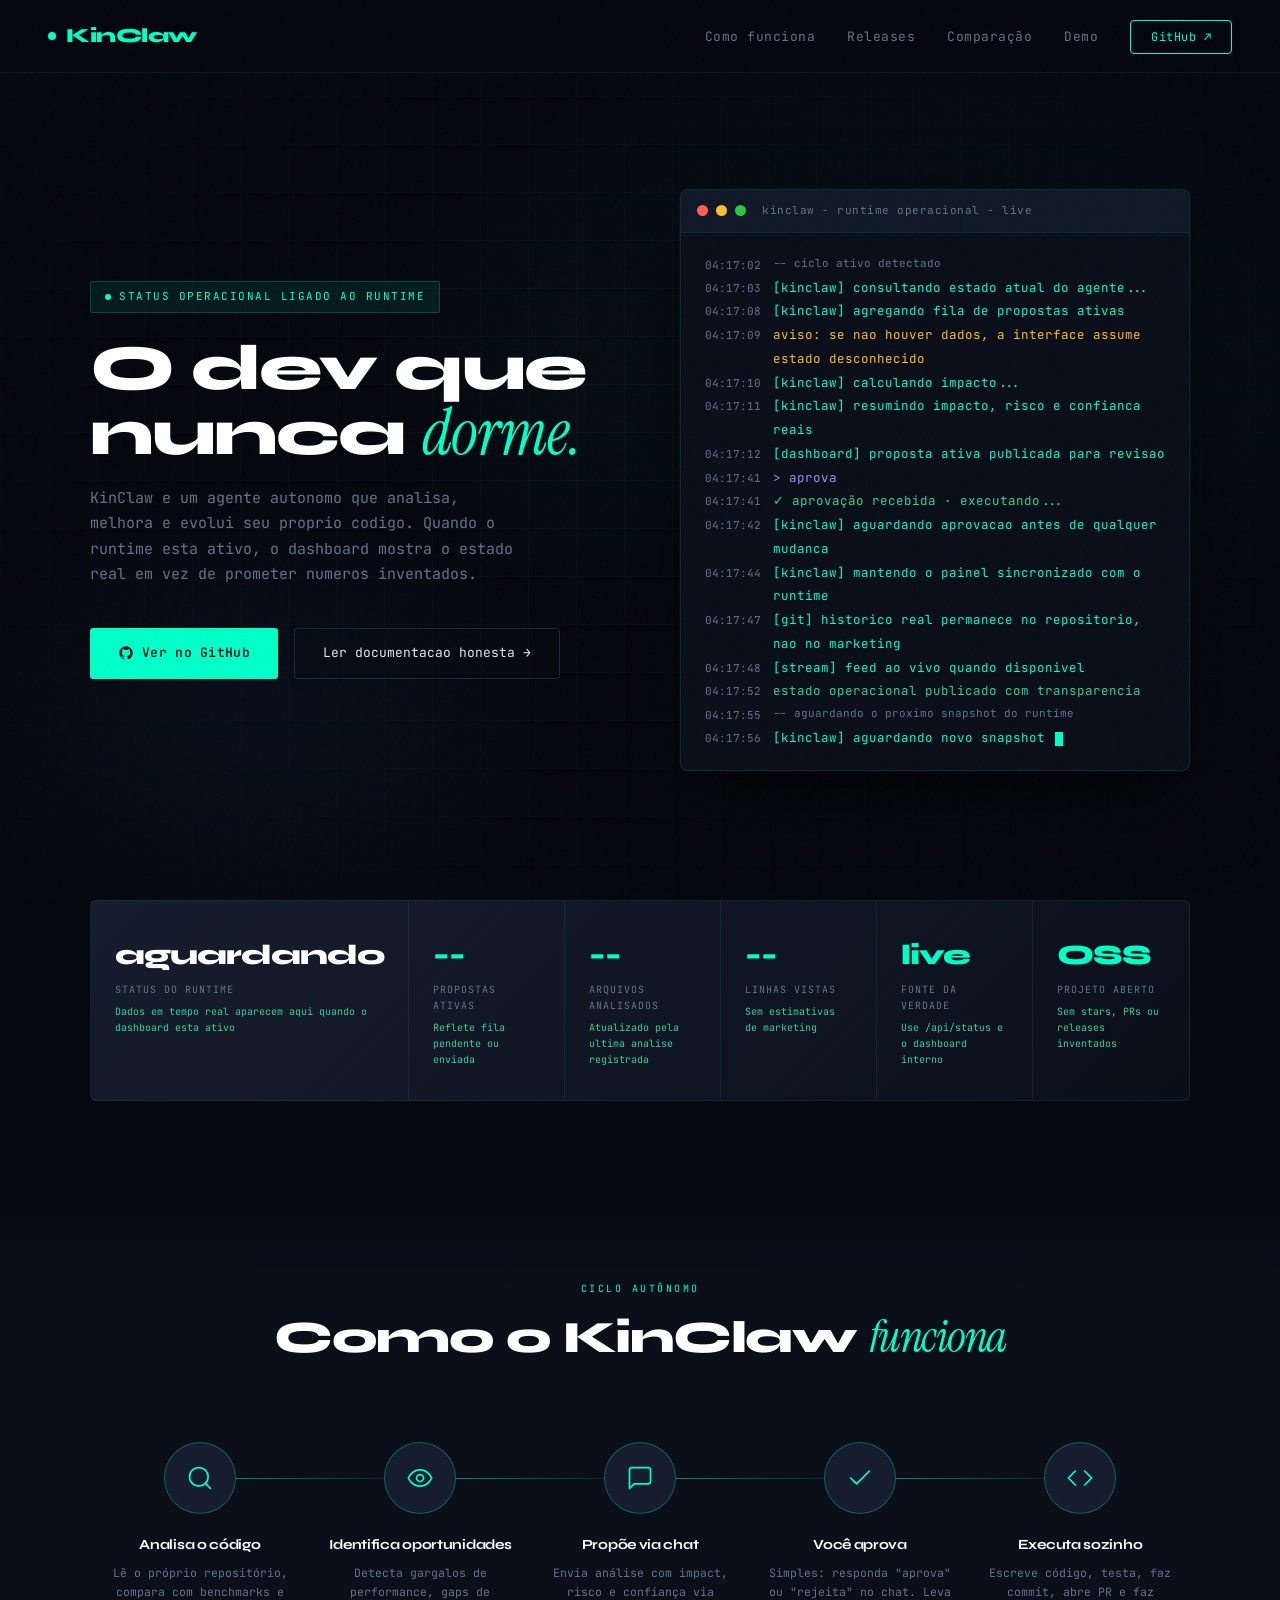
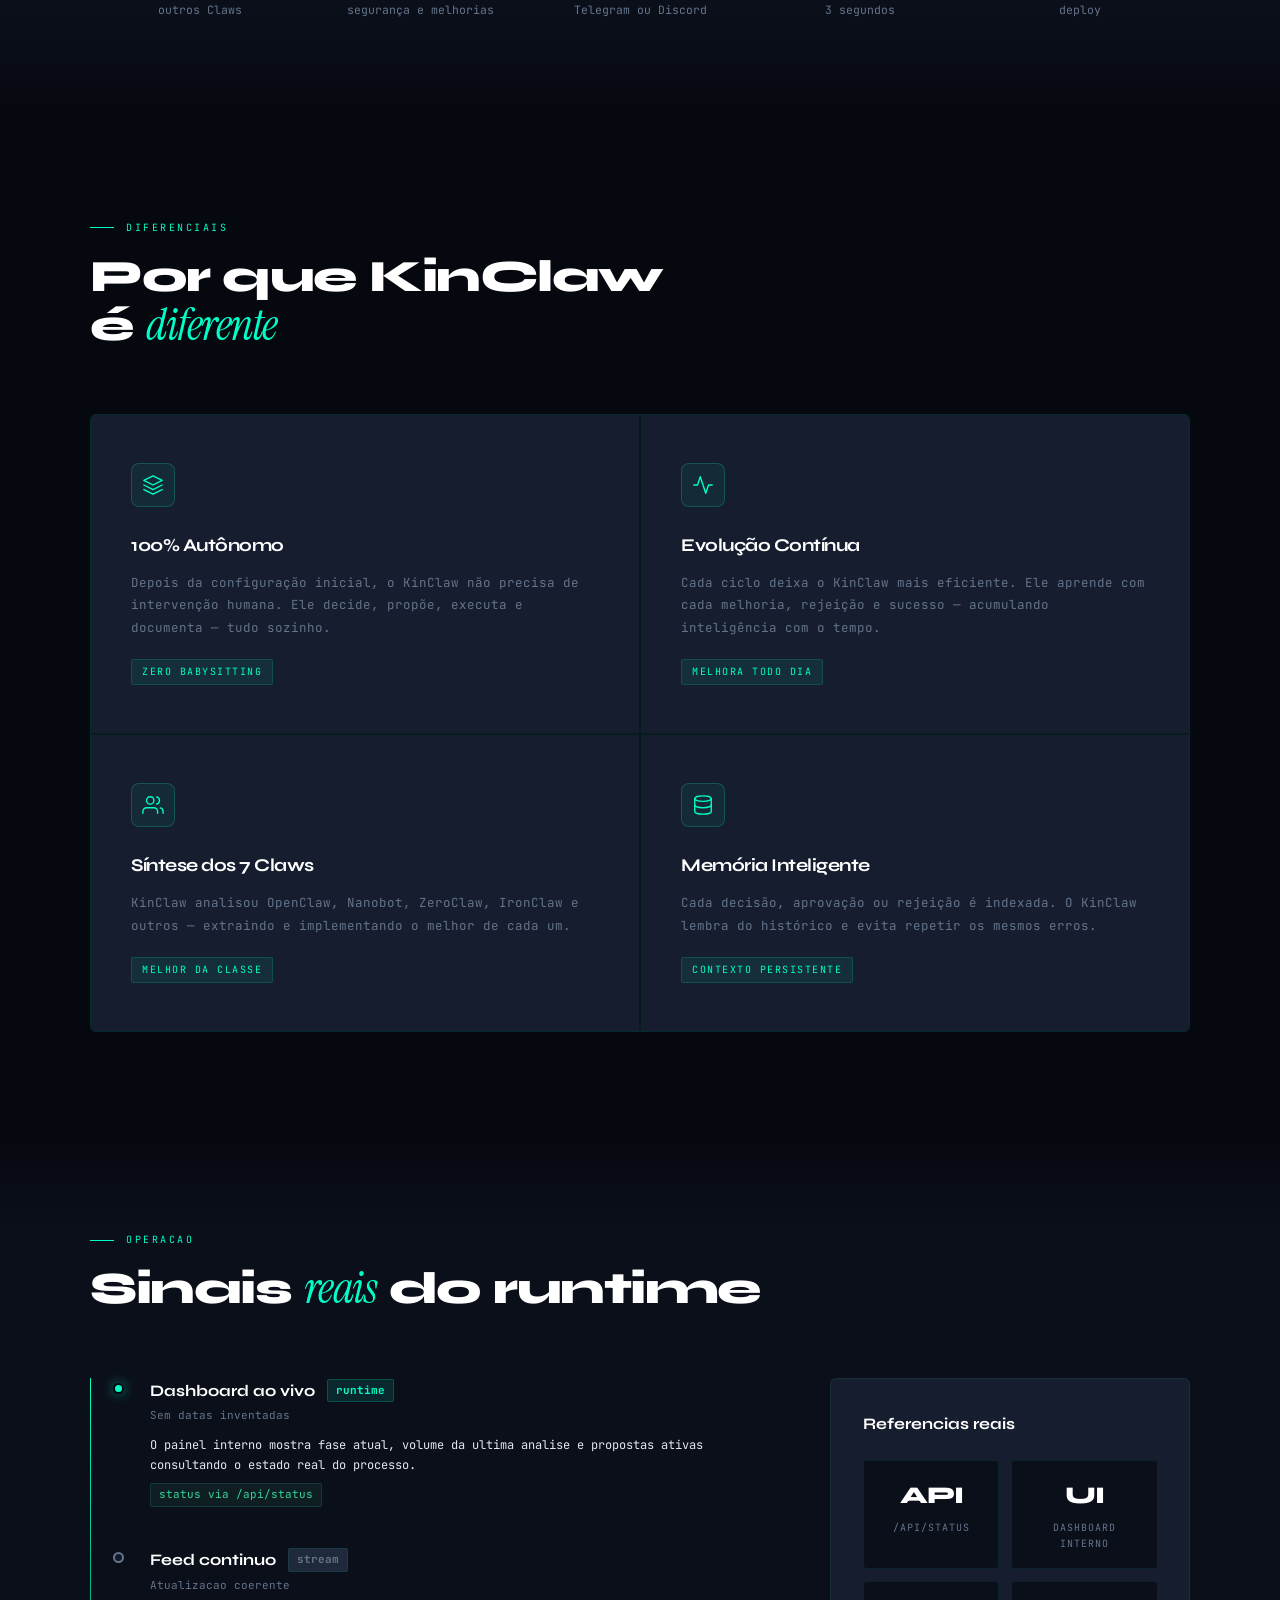
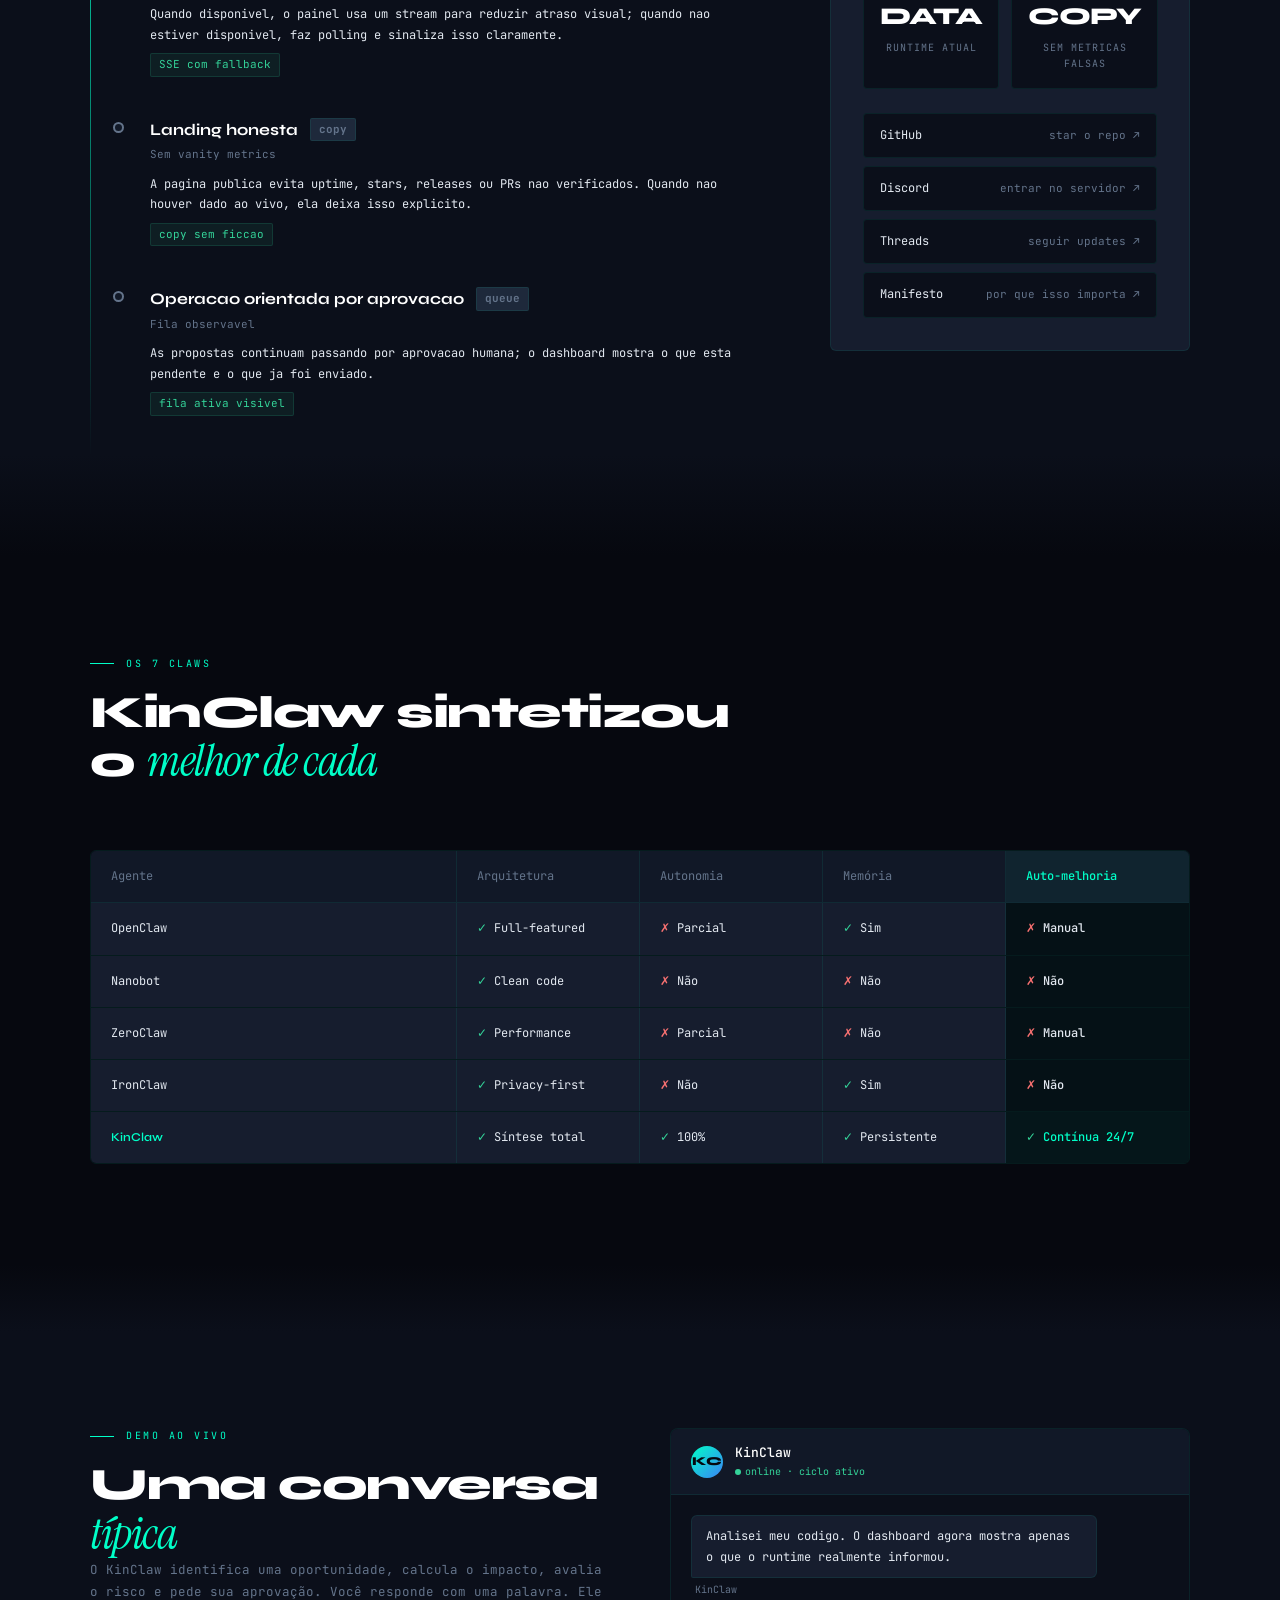
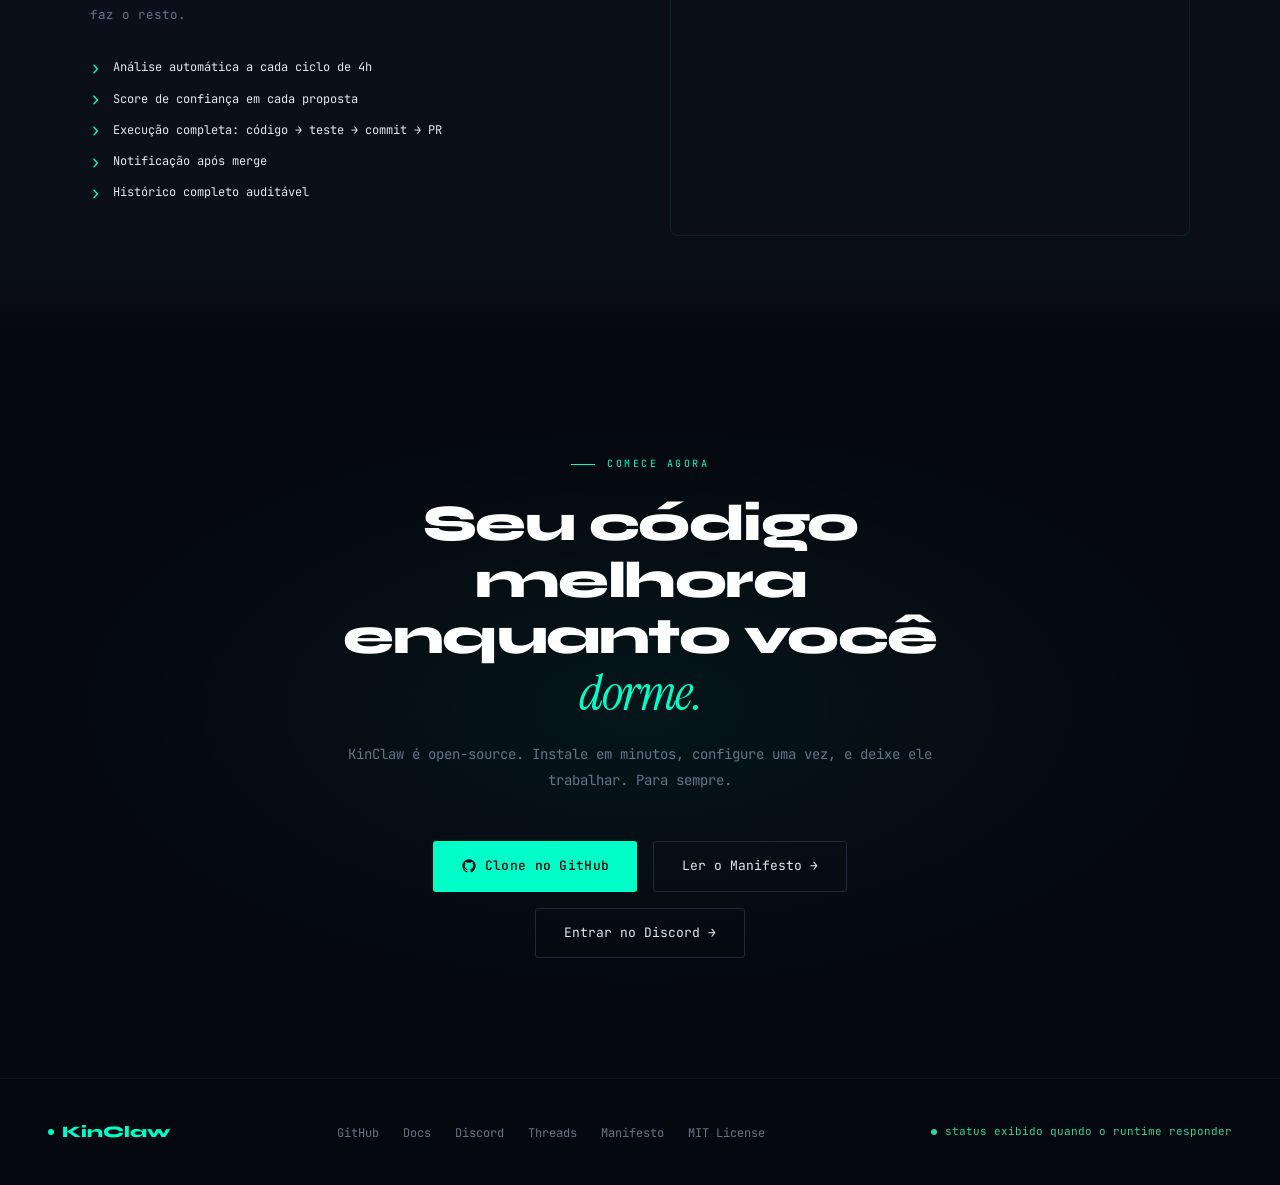
==== commit a20dd850: "upgrade runtime dashboard status reporting" ====
--- a/index.html
+++ b/index.html
@@ -1211,26 +1211,26 @@
   <div class="hero-grid"></div>
   <div class="hero-inner">
     <div class="hero-content">
-      <div class="hero-badge"><span></span>rodando há 47 dias</div>
+      <div class="hero-badge"><span></span>status operacional ligado ao runtime</div>
       <h1>O dev que<br>nunca <em>dorme.</em></h1>
       <p class="hero-sub">
-        KinClaw é um agente autônomo que analisa, melhora e evolui seu próprio código — 24 horas por dia, 7 dias por semana, sem parar.
+        KinClaw e um agente autonomo que analisa, melhora e evolui seu proprio codigo. Quando o runtime esta ativo, o dashboard mostra o estado real em vez de prometer numeros inventados.
       </p>
       <div class="hero-actions">
         <a href="https://github.com" class="btn-primary">
           <svg width="16" height="16" viewBox="0 0 24 24" fill="currentColor"><path d="M12 2C6.477 2 2 6.477 2 12c0 4.418 2.865 8.167 6.839 9.49.5.09.682-.217.682-.482 0-.237-.009-.868-.013-1.703-2.782.604-3.369-1.34-3.369-1.34-.455-1.156-1.11-1.463-1.11-1.463-.908-.62.069-.608.069-.608 1.003.07 1.531 1.03 1.531 1.03.892 1.529 2.341 1.087 2.91.831.091-.645.349-1.087.635-1.337-2.22-.253-4.555-1.11-4.555-4.943 0-1.091.39-1.984 1.03-2.682-.103-.254-.448-1.27.098-2.647 0 0 .84-.268 2.75 1.026A9.578 9.578 0 0112 6.836a9.59 9.59 0 012.504.337c1.909-1.294 2.748-1.026 2.748-1.026.546 1.377.202 2.393.1 2.647.64.698 1.028 1.59 1.028 2.682 0 3.841-2.337 4.687-4.565 4.935.359.309.678.919.678 1.852 0 1.337-.012 2.415-.012 2.741 0 .267.18.576.688.479C19.138 20.163 22 16.418 22 12c0-5.523-4.477-10-10-10z"/></svg>
           Ver no GitHub
         </a>
-        <a href="#" class="btn-ghost">Ler Documentação →</a>
+        <a href="#" class="btn-ghost">Ler documentacao honesta →</a>
       </div>
     </div>
     <div class="hero-terminal">
-      <div class="terminal-window">
-        <div class="terminal-bar">
+        <div class="terminal-window">
+          <div class="terminal-bar">
           <div class="terminal-dot"></div>
           <div class="terminal-dot"></div>
           <div class="terminal-dot"></div>
-          <span class="terminal-title">kinclaw — ciclo autônomo — live</span>
+          <span class="terminal-title">kinclaw - runtime operacional - live</span>
         </div>
         <div class="terminal-body" id="terminal-body">
         </div>
@@ -1243,37 +1243,37 @@
 <div id="stats">
   <div class="stats-wrapper">
     <div class="stat-item">
-      <div class="stat-value">v<span class="accent">0.7.3</span></div>
-      <div class="stat-label">Versão atual</div>
-      <div class="stat-delta">↑ 3 dias atrás</div>
-    </div>
-    <div class="stat-item">
-      <div class="stat-value"><span class="accent">47</span>d</div>
-      <div class="stat-label">Uptime contínuo</div>
-      <div class="stat-delta">sem interrupções</div>
-    </div>
-    <div class="stat-item">
-      <div class="stat-value"><span class="accent">127</span></div>
-      <div class="stat-label">Auto-melhorias</div>
-      <div class="stat-delta">↑ 3 hoje</div>
-    </div>
-    <div class="stat-item">
-      <div class="stat-value">2.<span class="accent">4</span>K</div>
-      <div class="stat-label">GitHub Stars</div>
-      <div class="stat-delta">↑ +18 hoje</div>
-    </div>
-    <div class="stat-item">
-      <div class="stat-value"><span class="accent">43</span></div>
-      <div class="stat-label">Contributors</div>
-      <div class="stat-delta">↑ 2 novos</div>
-    </div>
-    <div class="stat-item">
-      <div class="stat-value"><span class="accent">3</span></div>
-      <div class="stat-label">Commits hoje</div>
-      <div class="stat-delta">1 PR merged</div>
+        <div class="stat-value" id="live-status-value">aguardando</div>
+        <div class="stat-label">Status do runtime</div>
+        <div class="stat-delta">Dados em tempo real aparecem aqui quando o dashboard esta ativo</div>
+      </div>
+      <div class="stat-item">
+        <div class="stat-value"><span class="accent">--</span></div>
+        <div class="stat-label">Propostas ativas</div>
+        <div class="stat-delta">Reflete fila pendente ou enviada</div>
+      </div>
+      <div class="stat-item">
+        <div class="stat-value"><span class="accent">--</span></div>
+        <div class="stat-label">Arquivos analisados</div>
+        <div class="stat-delta">Atualizado pela ultima analise registrada</div>
+      </div>
+      <div class="stat-item">
+        <div class="stat-value"><span class="accent">--</span></div>
+        <div class="stat-label">Linhas vistas</div>
+        <div class="stat-delta">Sem estimativas de marketing</div>
+      </div>
+      <div class="stat-item">
+        <div class="stat-value"><span class="accent">live</span></div>
+        <div class="stat-label">Fonte da verdade</div>
+        <div class="stat-delta">Use /api/status e o dashboard interno</div>
+      </div>
+      <div class="stat-item">
+        <div class="stat-value"><span class="accent">OSS</span></div>
+        <div class="stat-label">Projeto aberto</div>
+        <div class="stat-delta">Sem stars, PRs ou releases inventados</div>
+      </div>
     </div>
   </div>
-</div>
 
 <!-- ─── HOW IT WORKS ──────────────────────────── -->
 <section id="how">
@@ -1382,71 +1382,71 @@
 <section id="timeline">
   <div class="container">
     <div class="reveal">
-      <div class="section-tag">Histórico</div>
-      <h2>Releases <em>recentes</em></h2>
+      <div class="section-tag">Operacao</div>
+      <h2>Sinais <em>reais</em> do runtime</h2>
     </div>
     <div class="timeline-layout">
       <div class="timeline-list reveal">
         <div class="tl-item">
           <div class="tl-dot"></div>
           <div class="tl-version">
-            Cache Inteligente
-            <span class="tl-ver-tag">v0.7.3</span>
+            Dashboard ao vivo
+            <span class="tl-ver-tag">runtime</span>
           </div>
-          <div class="tl-date">3 dias atrás · commit a7f23c1</div>
-          <div class="tl-changes">Sistema de cache adaptativo para resultados de análise frequentes. Reduz chamadas redundantes à API e acelera o ciclo de decisão.</div>
-          <span class="tl-metric">↑ +40% velocidade de ciclo</span>
+          <div class="tl-date">Sem datas inventadas</div>
+          <div class="tl-changes">O painel interno mostra fase atual, volume da ultima analise e propostas ativas consultando o estado real do processo.</div>
+          <span class="tl-metric">status via /api/status</span>
         </div>
         <div class="tl-item">
           <div class="tl-dot"></div>
           <div class="tl-version">
-            Security Audit
-            <span class="tl-ver-tag">v0.7.2</span>
+            Feed continuo
+            <span class="tl-ver-tag">stream</span>
           </div>
-          <div class="tl-date">5 dias atrás · commit b3e81d4</div>
-          <div class="tl-changes">Revisão completa de segurança iniciada pelo próprio KinClaw. Corrigiu 3 potenciais vetores de injeção e endureceu permissões de API.</div>
-          <span class="tl-metric">✓ 0 vulnerabilidades ativas</span>
+          <div class="tl-date">Atualizacao coerente</div>
+          <div class="tl-changes">Quando disponivel, o painel usa um stream para reduzir atraso visual; quando nao estiver disponivel, faz polling e sinaliza isso claramente.</div>
+          <span class="tl-metric">SSE com fallback</span>
         </div>
         <div class="tl-item">
           <div class="tl-dot"></div>
           <div class="tl-version">
-            Memory Optimization
-            <span class="tl-ver-tag">v0.7.1</span>
+            Landing honesta
+            <span class="tl-ver-tag">copy</span>
           </div>
-          <div class="tl-date">1 semana atrás · commit f91a2c7</div>
-          <div class="tl-changes">Refatoração do sistema de memória vetorial. Índices comprimidos, lookups mais rápidos e janela de contexto expandida.</div>
-          <span class="tl-metric">↑ +25% resposta mais rápida</span>
+          <div class="tl-date">Sem vanity metrics</div>
+          <div class="tl-changes">A pagina publica evita uptime, stars, releases ou PRs nao verificados. Quando nao houver dado ao vivo, ela deixa isso explicito.</div>
+          <span class="tl-metric">copy sem ficcao</span>
         </div>
         <div class="tl-item">
           <div class="tl-dot"></div>
           <div class="tl-version">
-            Multi-channel
-            <span class="tl-ver-tag">v0.7.0</span>
+            Operacao orientada por aprovacao
+            <span class="tl-ver-tag">queue</span>
           </div>
-          <div class="tl-date">2 semanas atrás · commit 2d5e9b1</div>
-          <div class="tl-changes">Suporte simultâneo para Telegram, Discord e Slack. Aprovações podem chegar de qualquer canal.</div>
-          <span class="tl-metric">+ 3 canais suportados</span>
+          <div class="tl-date">Fila observavel</div>
+          <div class="tl-changes">As propostas continuam passando por aprovacao humana; o dashboard mostra o que esta pendente e o que ja foi enviado.</div>
+          <span class="tl-metric">fila ativa visivel</span>
         </div>
       </div>
 
       <div class="community-box reveal">
-        <div class="comm-title">Comunidade</div>
+        <div class="comm-title">Referencias reais</div>
         <div class="comm-stats">
           <div class="comm-stat">
-            <div class="comm-stat-num">2<span class="unit">.4K</span></div>
-            <div class="comm-stat-label">GitHub Stars</div>
+            <div class="comm-stat-num">API</div>
+            <div class="comm-stat-label">/api/status</div>
           </div>
           <div class="comm-stat">
-            <div class="comm-stat-num">340</div>
-            <div class="comm-stat-label">Discord</div>
+            <div class="comm-stat-num">UI</div>
+            <div class="comm-stat-label">Dashboard interno</div>
           </div>
           <div class="comm-stat">
-            <div class="comm-stat-num">2<span class="unit">.1K</span></div>
-            <div class="comm-stat-label">Threads</div>
+            <div class="comm-stat-num">DATA</div>
+            <div class="comm-stat-label">Runtime atual</div>
           </div>
           <div class="comm-stat">
-            <div class="comm-stat-num">43</div>
-            <div class="comm-stat-label">Contribuidores</div>
+            <div class="comm-stat-num">COPY</div>
+            <div class="comm-stat-label">Sem metricas falsas</div>
           </div>
         </div>
         <div class="comm-links">
@@ -1587,27 +1587,27 @@
     <li><a href="#">Manifesto</a></li>
     <li><a href="#">MIT License</a></li>
   </ul>
-  <div class="footer-status">rodando 24/7 · v0.7.3</div>
+  <div class="footer-status">status exibido quando o runtime responder</div>
 </footer>
 
 <script>
 // ─── TERMINAL ANIMATION ────────────────────────
 const lines = [
-  { delay: 0,    cls: 't-sys',  time: '04:17:02', text: '— ciclo #1247 iniciado' },
-  { delay: 400,  cls: 't-kc',   time: '04:17:03', text: '[kinclaw] lendo 847 arquivos...' },
-  { delay: 900,  cls: 't-kc',   time: '04:17:08', text: '[kinclaw] analisando memory.py' },
-  { delay: 1400, cls: 't-warn', time: '04:17:09', text: '⚠  padrão ineficiente detectado linha 142' },
+  { delay: 0,    cls: 't-sys',  time: '04:17:02', text: '-- ciclo ativo detectado' },
+  { delay: 400,  cls: 't-kc',   time: '04:17:03', text: '[kinclaw] consultando estado atual do agente...' },
+  { delay: 900,  cls: 't-kc',   time: '04:17:08', text: '[kinclaw] agregando fila de propostas ativas' },
+  { delay: 1400, cls: 't-warn', time: '04:17:09', text: 'aviso: se nao houver dados, a interface assume estado desconhecido' },
   { delay: 1900, cls: 't-kc',   time: '04:17:10', text: '[kinclaw] calculando impacto...' },
-  { delay: 2400, cls: 't-kc',   time: '04:17:11', text: '[kinclaw] impact: +40% speed · risk: LOW · conf: 92%' },
-  { delay: 3000, cls: 't-kc',   time: '04:17:12', text: '[telegram] → proposta enviada ao usuário' },
+  { delay: 2400, cls: 't-kc',   time: '04:17:11', text: '[kinclaw] resumindo impacto, risco e confianca reais' },
+  { delay: 3000, cls: 't-kc',   time: '04:17:12', text: '[dashboard] proposta ativa publicada para revisao' },
   { delay: 3800, cls: 't-user', time: '04:17:41', text: '> aprova' },
   { delay: 4300, cls: 't-ok',   time: '04:17:41', text: '✓ aprovação recebida · executando...' },
-  { delay: 4800, cls: 't-kc',   time: '04:17:42', text: '[kinclaw] escrevendo patch em memory.py' },
-  { delay: 5300, cls: 't-kc',   time: '04:17:44', text: '[kinclaw] rodando testes... 47/47 ✓' },
-  { delay: 5800, cls: 't-kc',   time: '04:17:47', text: '[git] commit a7f23c1 — "perf: cache adaptive"' },
-  { delay: 6300, cls: 't-kc',   time: '04:17:48', text: '[github] PR #284 aberto · merging...' },
-  { delay: 7000, cls: 't-ok',   time: '04:17:52', text: '✓ v0.7.3 merged · deploy iniciado' },
-  { delay: 7600, cls: 't-sys',  time: '04:17:55', text: '— ciclo #1247 concluído em 53s' },
+  { delay: 4800, cls: 't-kc',   time: '04:17:42', text: '[kinclaw] aguardando aprovacao antes de qualquer mudanca' },
+  { delay: 5300, cls: 't-kc',   time: '04:17:44', text: '[kinclaw] mantendo o painel sincronizado com o runtime' },
+  { delay: 5800, cls: 't-kc',   time: '04:17:47', text: '[git] historico real permanece no repositorio, nao no marketing' },
+  { delay: 6300, cls: 't-kc',   time: '04:17:48', text: '[stream] feed ao vivo quando disponivel' },
+  { delay: 7000, cls: 't-ok',   time: '04:17:52', text: 'estado operacional publicado com transparencia' },
+  { delay: 7600, cls: 't-sys',  time: '04:17:55', text: '-- aguardando o proximo snapshot do runtime' },
 ];
 
 const termBody = document.getElementById('terminal-body');
@@ -1626,18 +1626,18 @@
 const cursor = document.createElement('div');
 cursor.className = 't-line';
 cursor.style.animationDelay = '8000ms';
-cursor.innerHTML = `<div class="t-line"><span class="t-time">04:17:56</span><span class="t-kc">[kinclaw] próximo ciclo em 3h59m <span class="cursor"></span></span></div>`;
+cursor.innerHTML = `<div class="t-line"><span class="t-time">04:17:56</span><span class="t-kc">[kinclaw] aguardando novo snapshot <span class="cursor"></span></span></div>`;
 termBody.appendChild(cursor);
 
 // ─── CHAT DEMO ─────────────────────────────────
 const chatLines = [
-  { role: 'bot', delay: 200, text: 'Analisei meu código. Encontrei opportunity em <code>memory.py</code> linha 142.' },
-  { role: 'bot', delay: 1200, text: '📊 Impact: <strong>+40% speed</strong> · Risk: <span style="color:#34d399">LOW</span> · Confiança: <strong>92%</strong>' },
-  { role: 'bot', delay: 2200, text: 'Você aprova a implementação do cache adaptativo?', progress: true },
+  { role: 'bot', delay: 200, text: 'Analisei meu codigo. O dashboard agora mostra apenas o que o runtime realmente informou.' },
+  { role: 'bot', delay: 1200, text: 'Impacto, risco e confianca aparecem com os valores reais de cada proposta ativa.' },
+  { role: 'bot', delay: 2200, text: 'Se nao houver dados ao vivo, a interface deixa isso explicito.', progress: true },
   { role: 'user', delay: 3800, text: 'aprova' },
   { role: 'bot', delay: 4600, text: '✅ Iniciando...' },
-  { role: 'bot', delay: 5400, text: '⚙️ Escrevendo patch... testando... 47/47 ✓' },
-  { role: 'bot', delay: 6800, text: '🔀 PR #284 aberto e merged. v0.7.3 deployado! 🚀' },
+  { role: 'bot', delay: 5400, text: 'Mantendo o painel sincronizado e a landing sem metricas falsas.' },
+  { role: 'bot', delay: 6800, text: 'O historico real continua no repositorio e no dashboard interno.' },
 ];
 
 const chatMessages = document.getElementById('chat-messages');
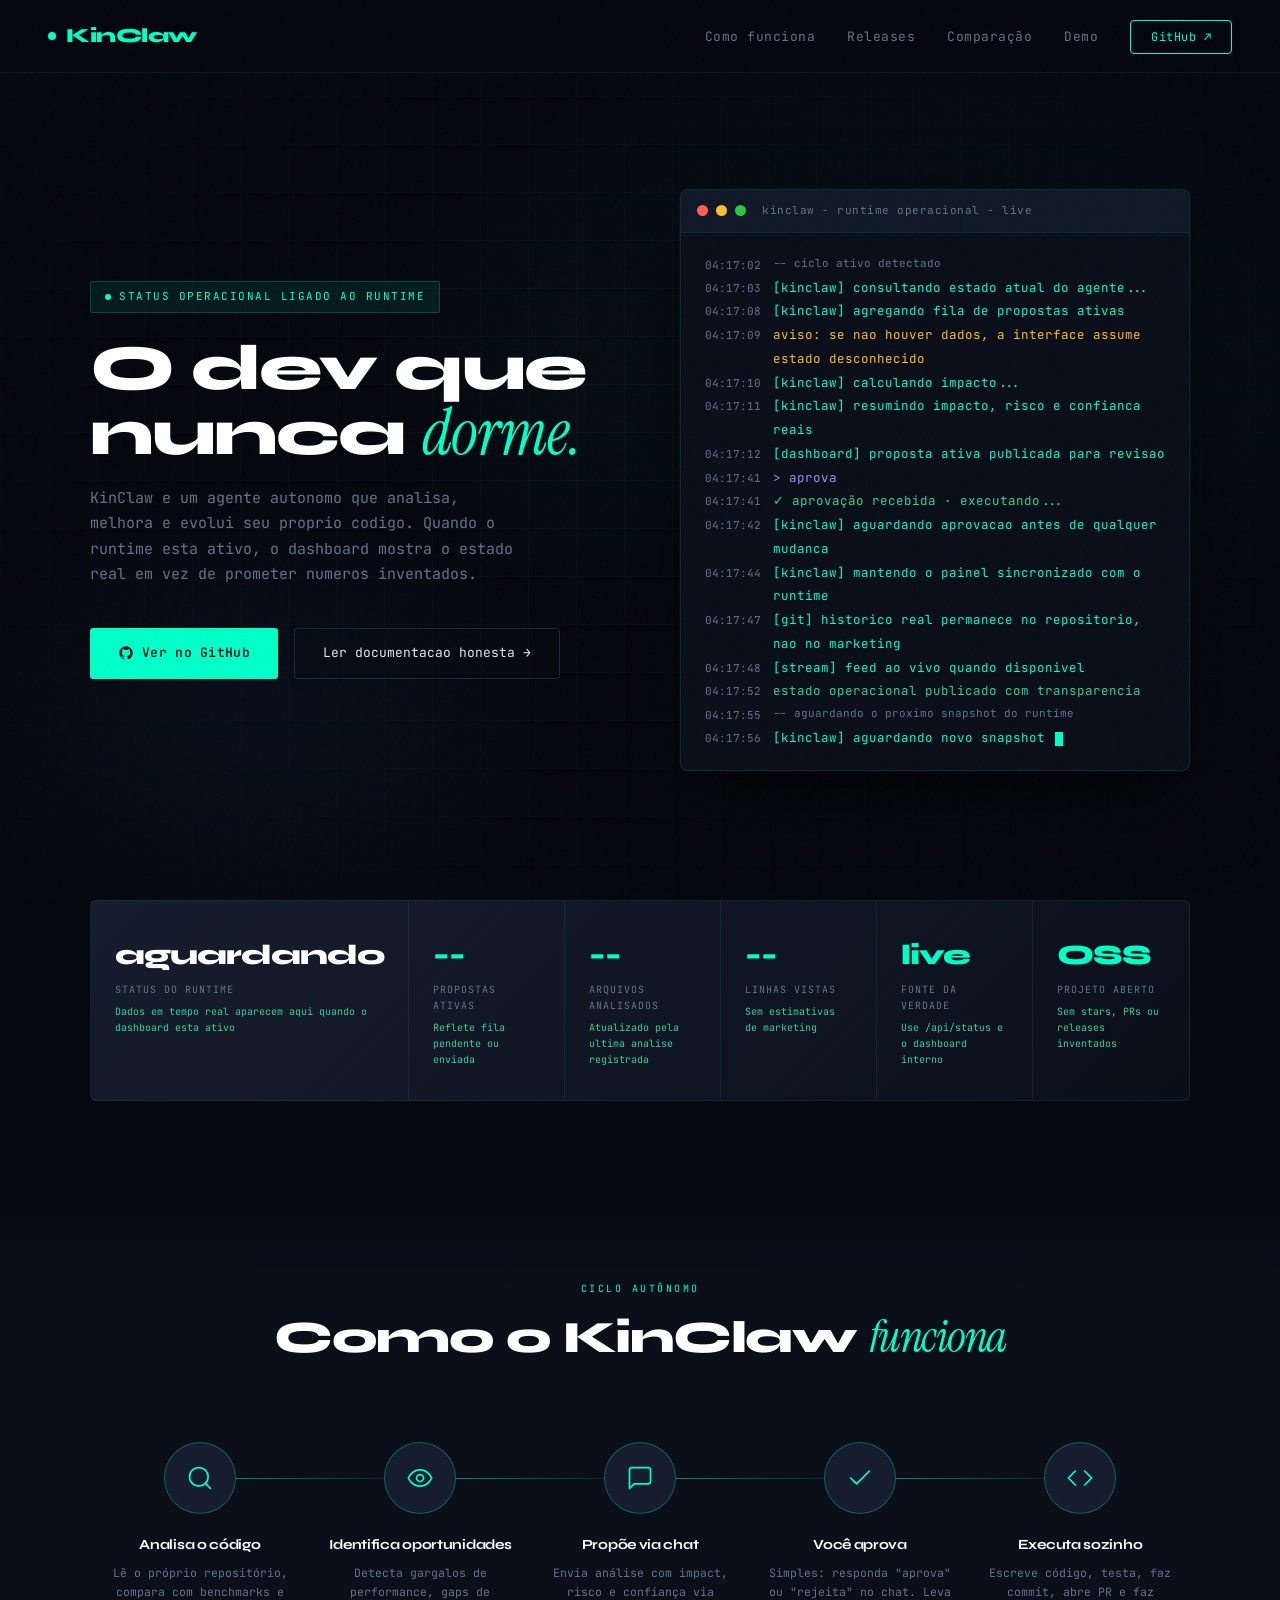
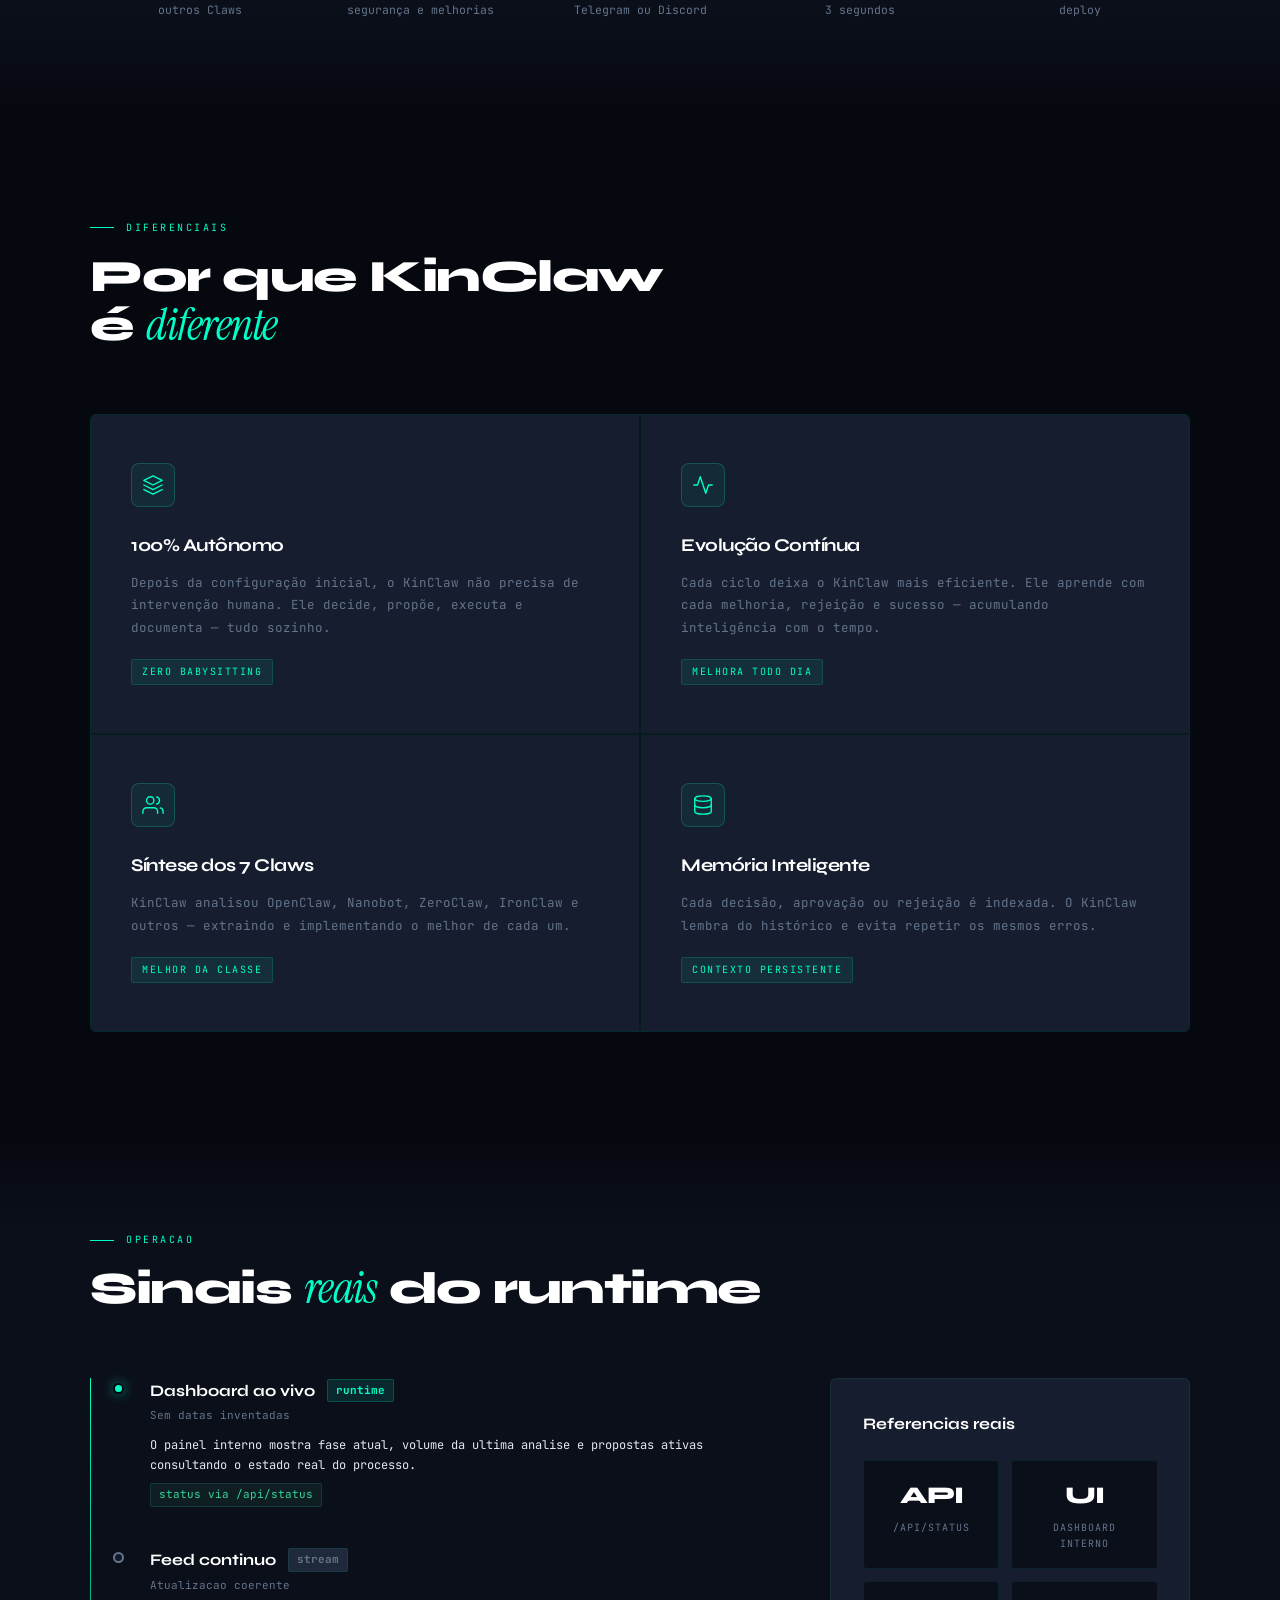
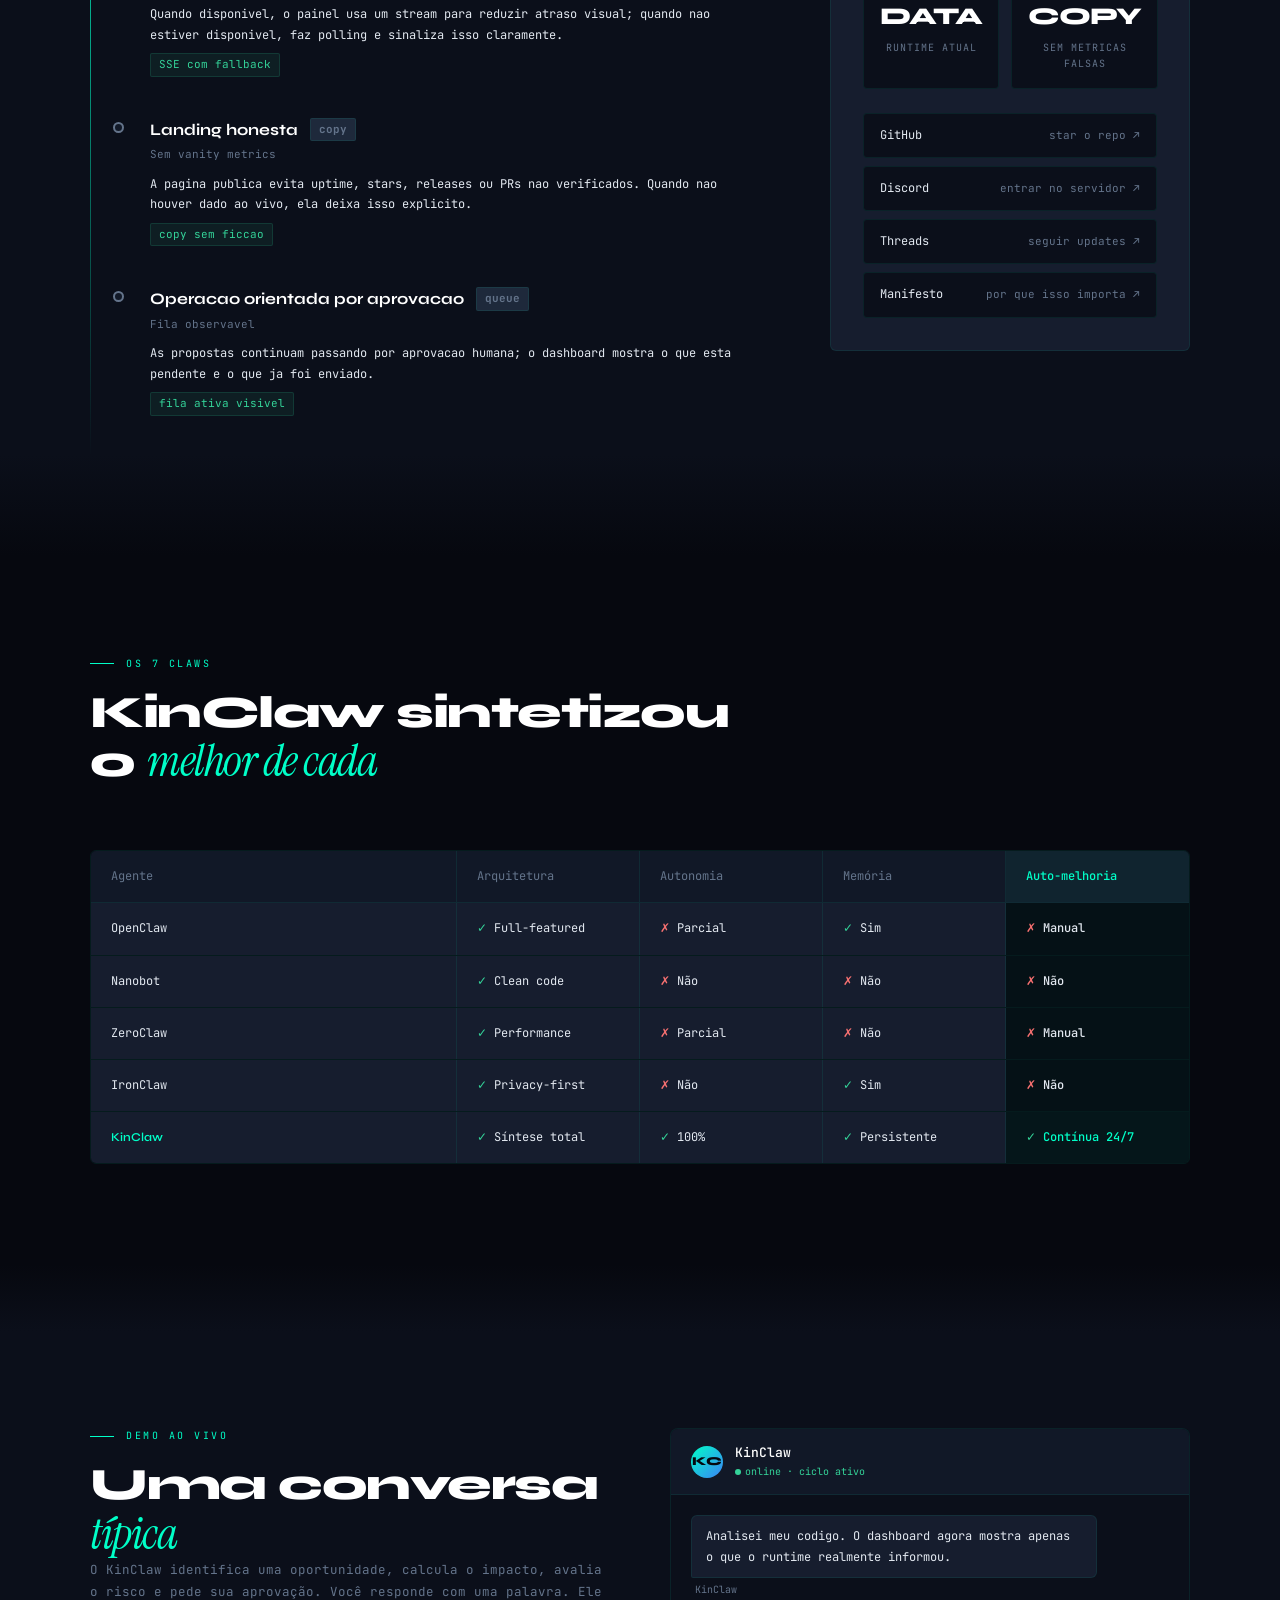
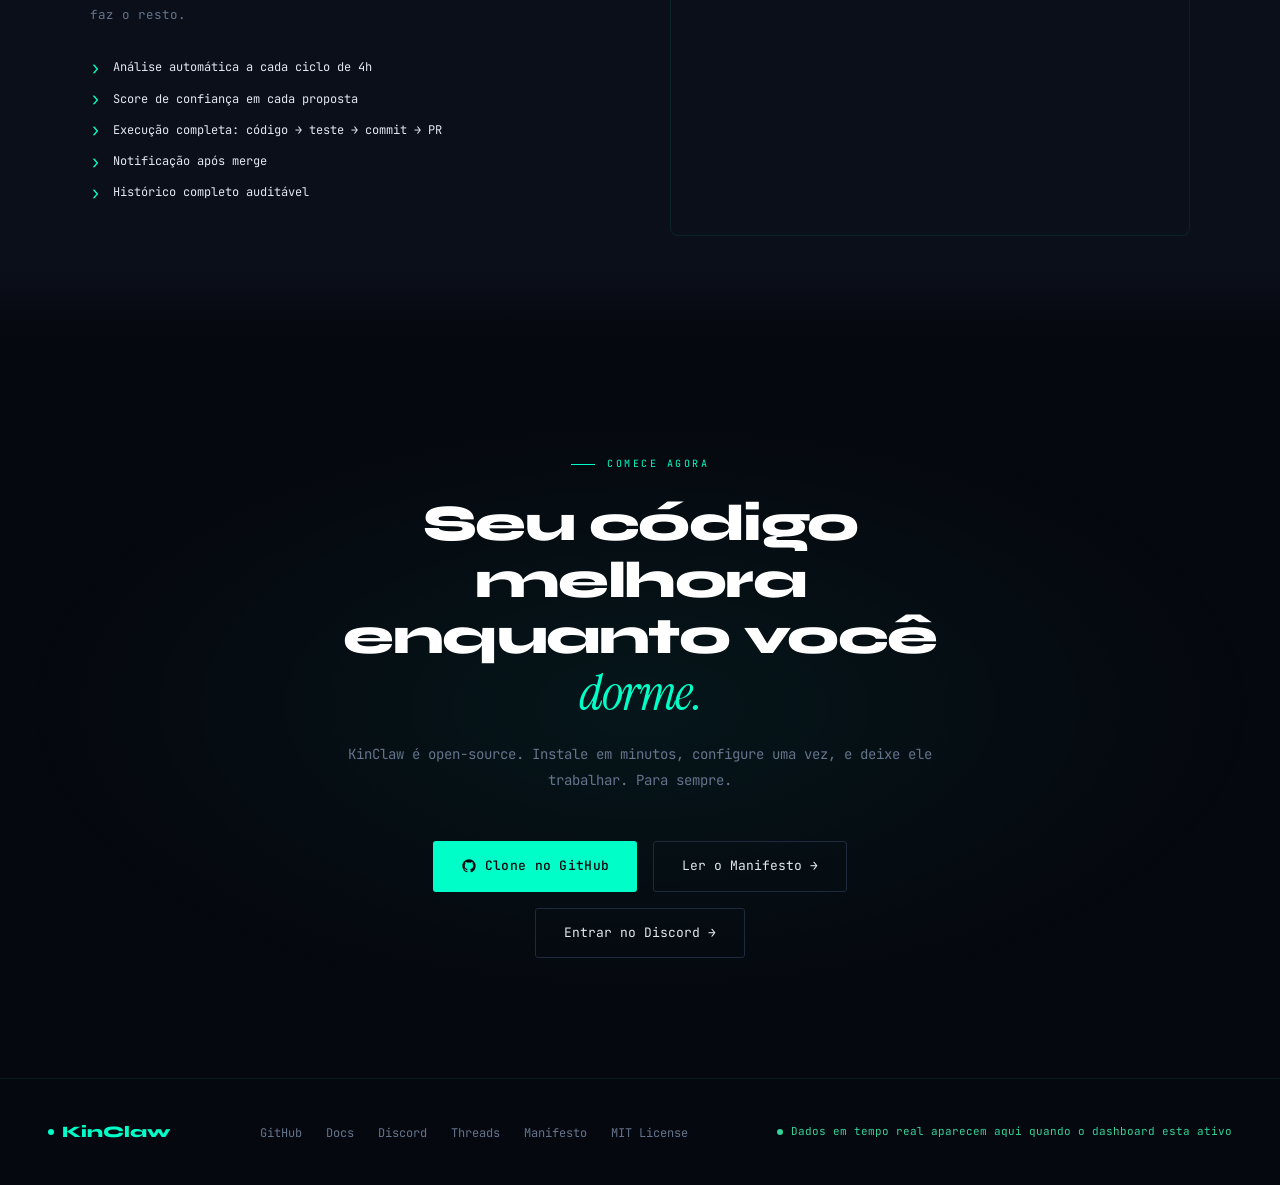
==== commit 5419708b: "fix live runtime streaming on landing" ====
--- a/index.html
+++ b/index.html
@@ -1248,17 +1248,17 @@
         <div class="stat-delta">Dados em tempo real aparecem aqui quando o dashboard esta ativo</div>
       </div>
       <div class="stat-item">
-        <div class="stat-value"><span class="accent">--</span></div>
+        <div class="stat-value" id="live-proposals-value"><span class="accent">--</span></div>
         <div class="stat-label">Propostas ativas</div>
         <div class="stat-delta">Reflete fila pendente ou enviada</div>
       </div>
       <div class="stat-item">
-        <div class="stat-value"><span class="accent">--</span></div>
+        <div class="stat-value" id="live-files-value"><span class="accent">--</span></div>
         <div class="stat-label">Arquivos analisados</div>
         <div class="stat-delta">Atualizado pela ultima analise registrada</div>
       </div>
       <div class="stat-item">
-        <div class="stat-value"><span class="accent">--</span></div>
+        <div class="stat-value" id="live-lines-value"><span class="accent">--</span></div>
         <div class="stat-label">Linhas vistas</div>
         <div class="stat-delta">Sem estimativas de marketing</div>
       </div>
@@ -1587,7 +1587,7 @@
     <li><a href="#">Manifesto</a></li>
     <li><a href="#">MIT License</a></li>
   </ul>
-  <div class="footer-status">status exibido quando o runtime responder</div>
+  <div class="footer-status" id="runtime-status-note">status exibido quando o runtime responder</div>
 </footer>
 
 <script>
@@ -1688,6 +1688,55 @@
   }, { threshold: 0.3 });
   chatObs.observe(chatReveal);
 }
+
+// ─── LIVE RUNTIME STATUS ───────────────────────
+const liveStatusValue = document.getElementById('live-status-value');
+const liveProposalsValue = document.getElementById('live-proposals-value');
+const liveFilesValue = document.getElementById('live-files-value');
+const liveLinesValue = document.getElementById('live-lines-value');
+const runtimeStatusNote = document.getElementById('runtime-status-note');
+
+function applyRuntimeSnapshot(snapshot, sourceLabel) {
+  if (!snapshot) return;
+  liveStatusValue.textContent = snapshot.status || 'desconhecido';
+  liveProposalsValue.textContent = String((snapshot.proposal_summary && snapshot.proposal_summary.active_total) || 0);
+  liveFilesValue.textContent = String(snapshot.files ?? '--');
+  liveLinesValue.textContent = String(snapshot.lines ?? '--');
+  runtimeStatusNote.textContent = `status ao vivo via ${sourceLabel}`;
+}
+
+async function fetchRuntimeSnapshot() {
+  const response = await fetch('/api/status');
+  if (!response.ok) throw new Error('runtime unavailable');
+  const snapshot = await response.json();
+  applyRuntimeSnapshot(snapshot, 'polling');
+}
+
+function applyHonestFallback() {
+  runtimeStatusNote.textContent = 'Dados em tempo real aparecem aqui quando o dashboard esta ativo';
+}
+
+function connectRuntimeStream() {
+  if (!window.EventSource) {
+    return false;
+  }
+
+  const stream = new EventSource('/api/status/stream');
+  stream.addEventListener('status', (event) => {
+    applyRuntimeSnapshot(JSON.parse(event.data), 'streaming');
+  });
+  stream.onerror = () => {
+    stream.close();
+    fetchRuntimeSnapshot().catch(applyHonestFallback);
+    window.setInterval(() => fetchRuntimeSnapshot().catch(applyHonestFallback), 30000);
+  };
+  return true;
+}
+
+if (!connectRuntimeStream()) {
+  fetchRuntimeSnapshot().catch(applyHonestFallback);
+  window.setInterval(() => fetchRuntimeSnapshot().catch(applyHonestFallback), 30000);
+}
 </script>
 </body>
 </html>
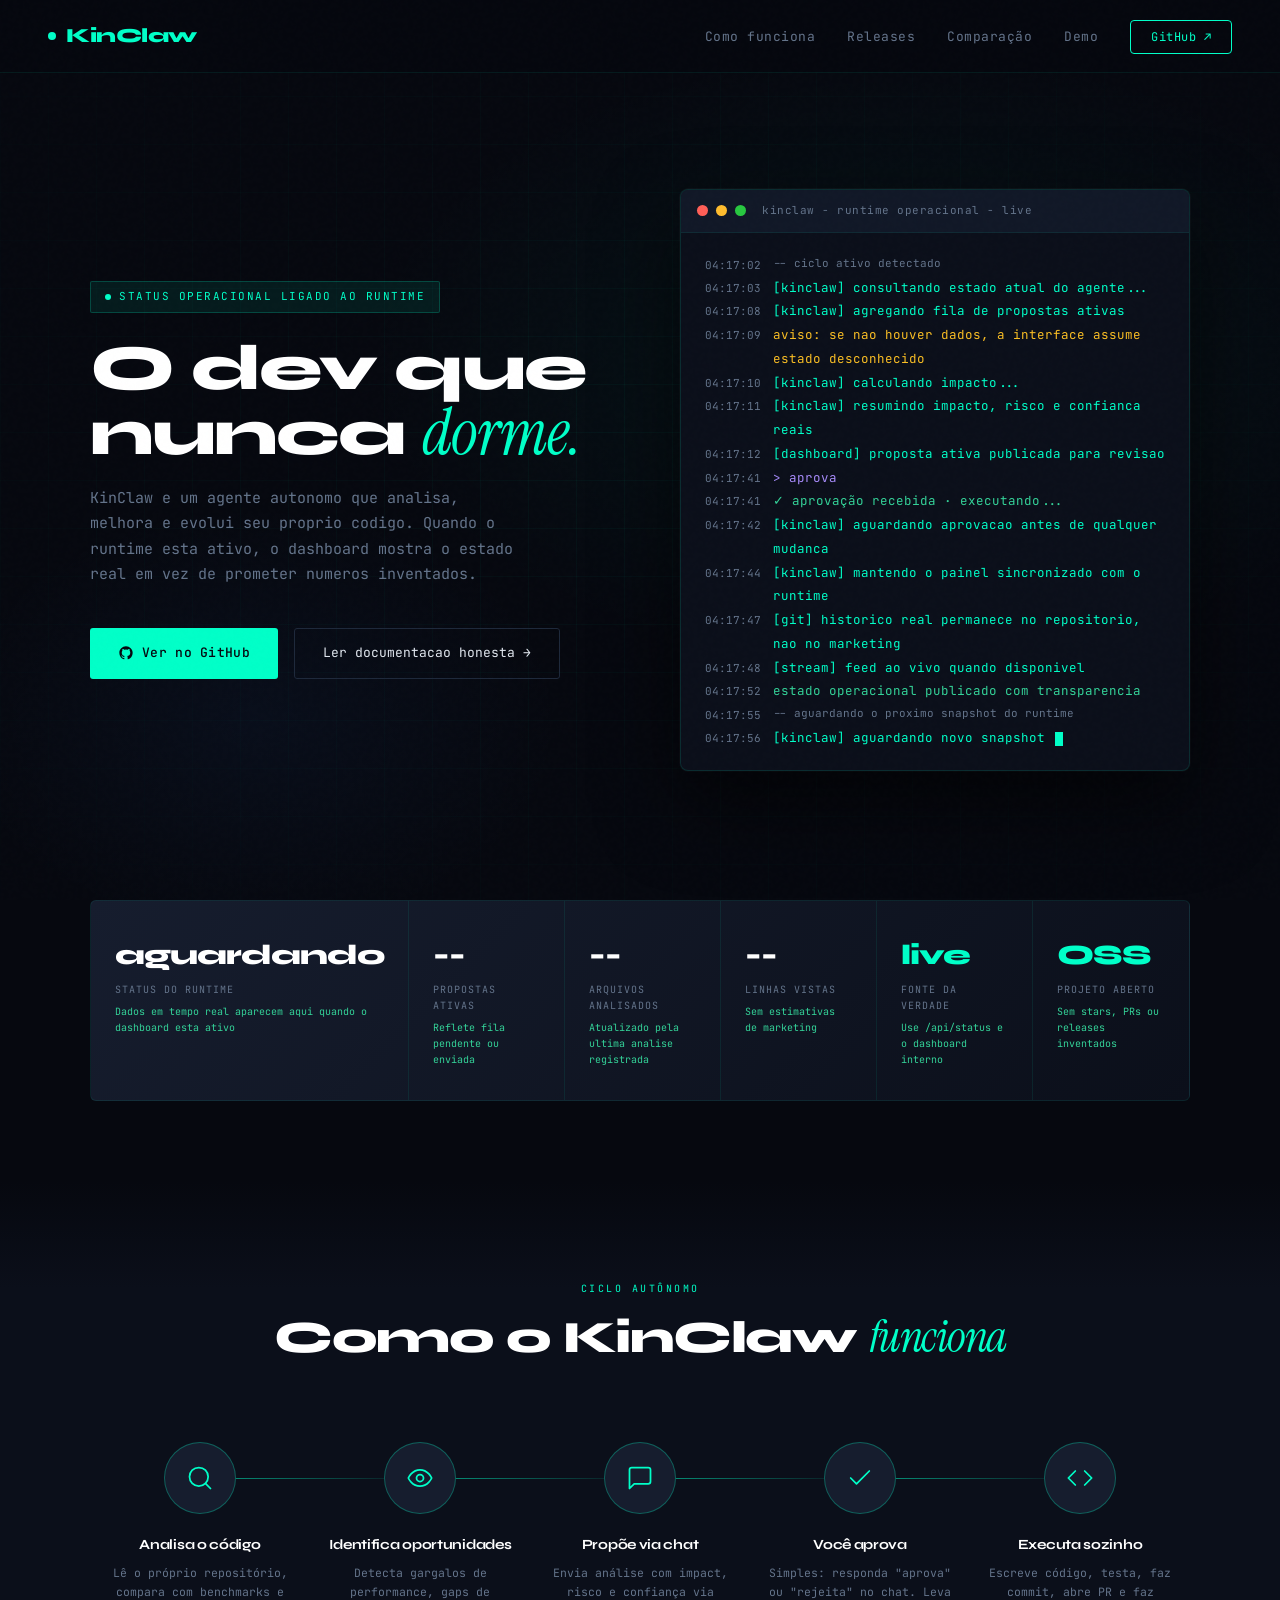
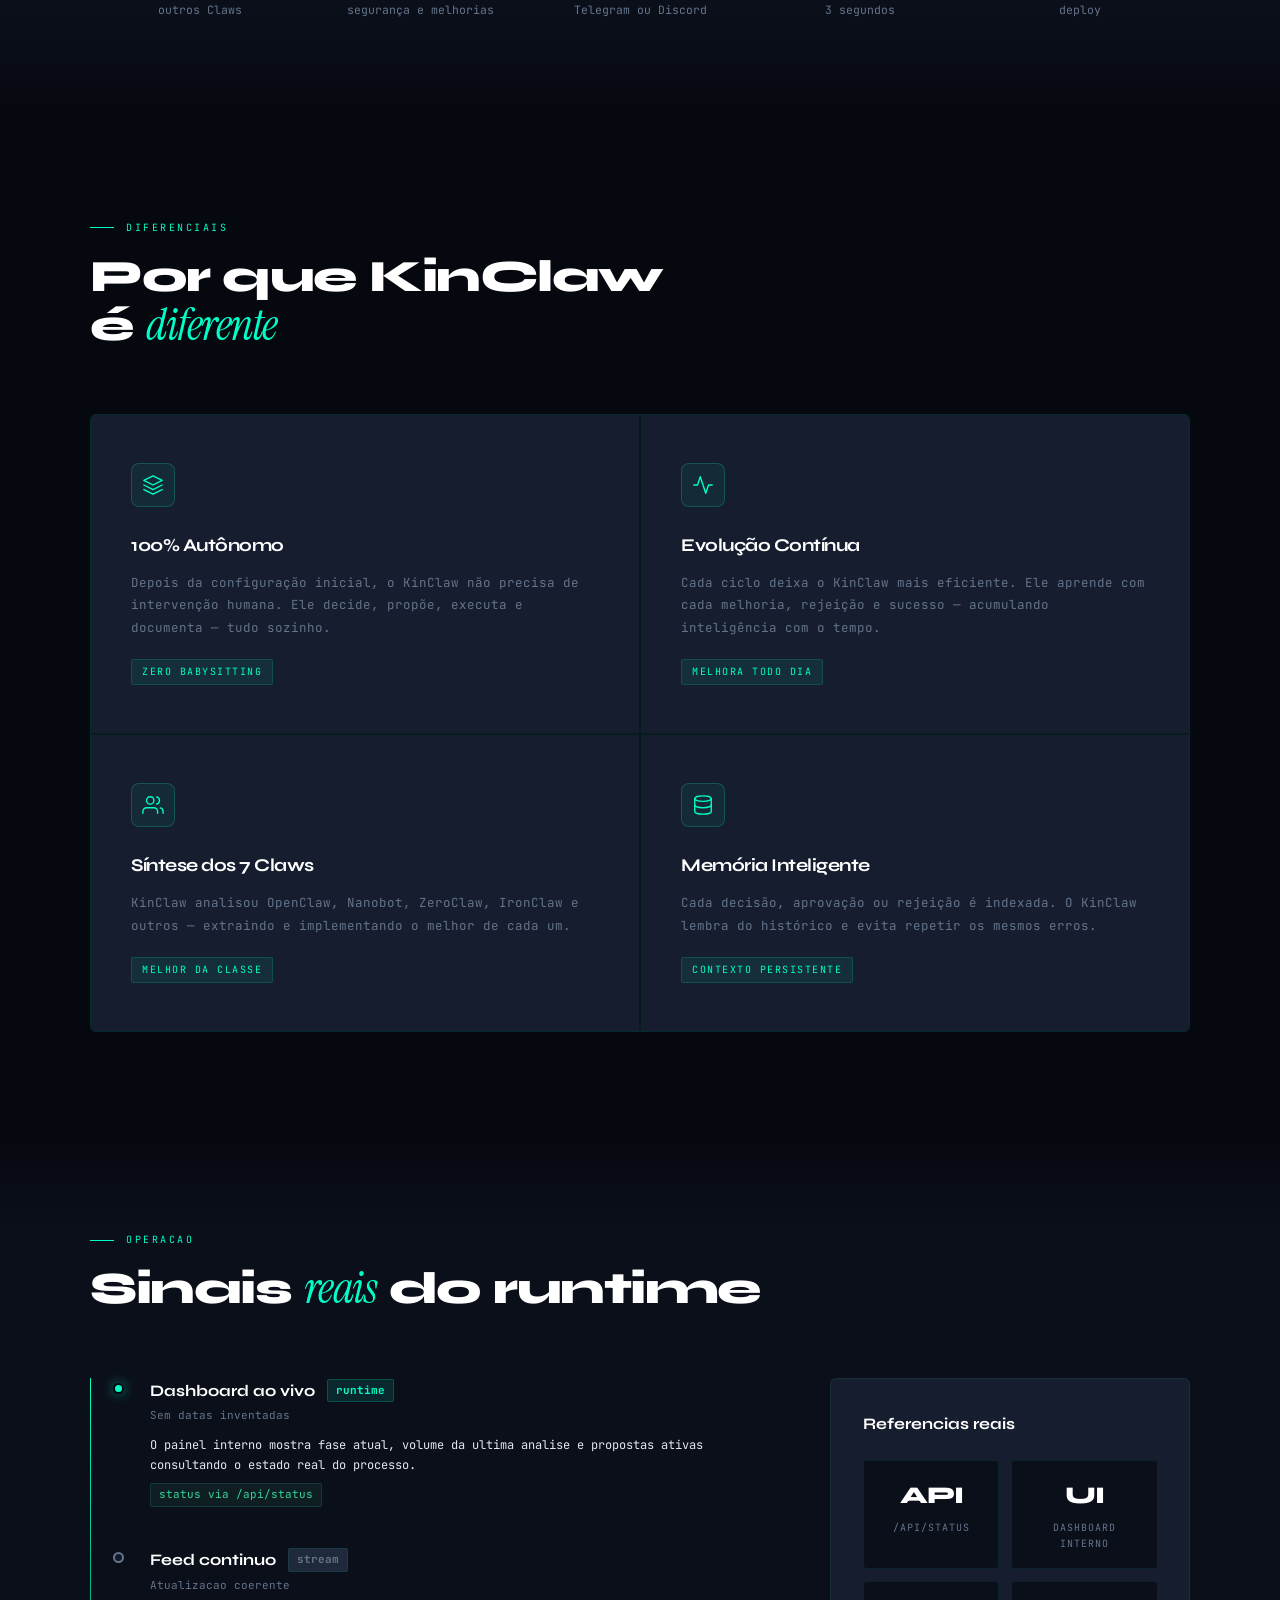
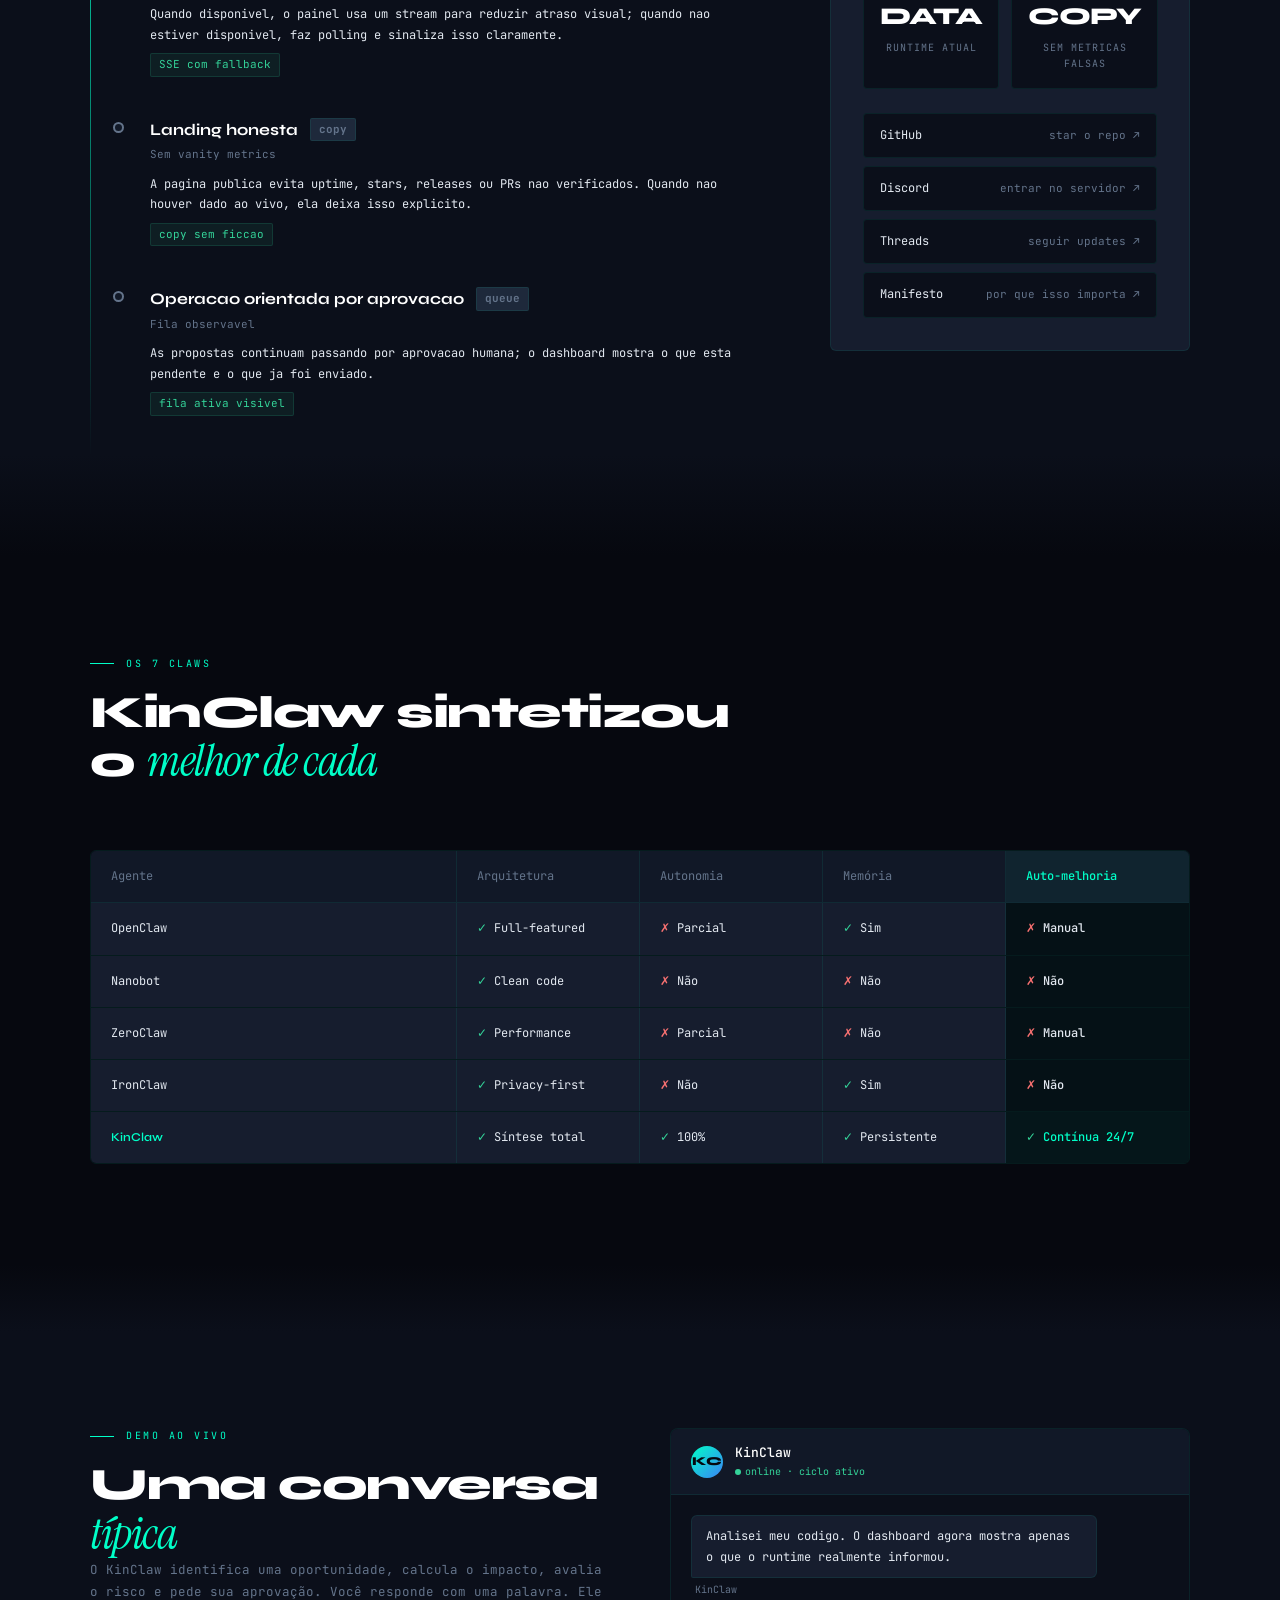
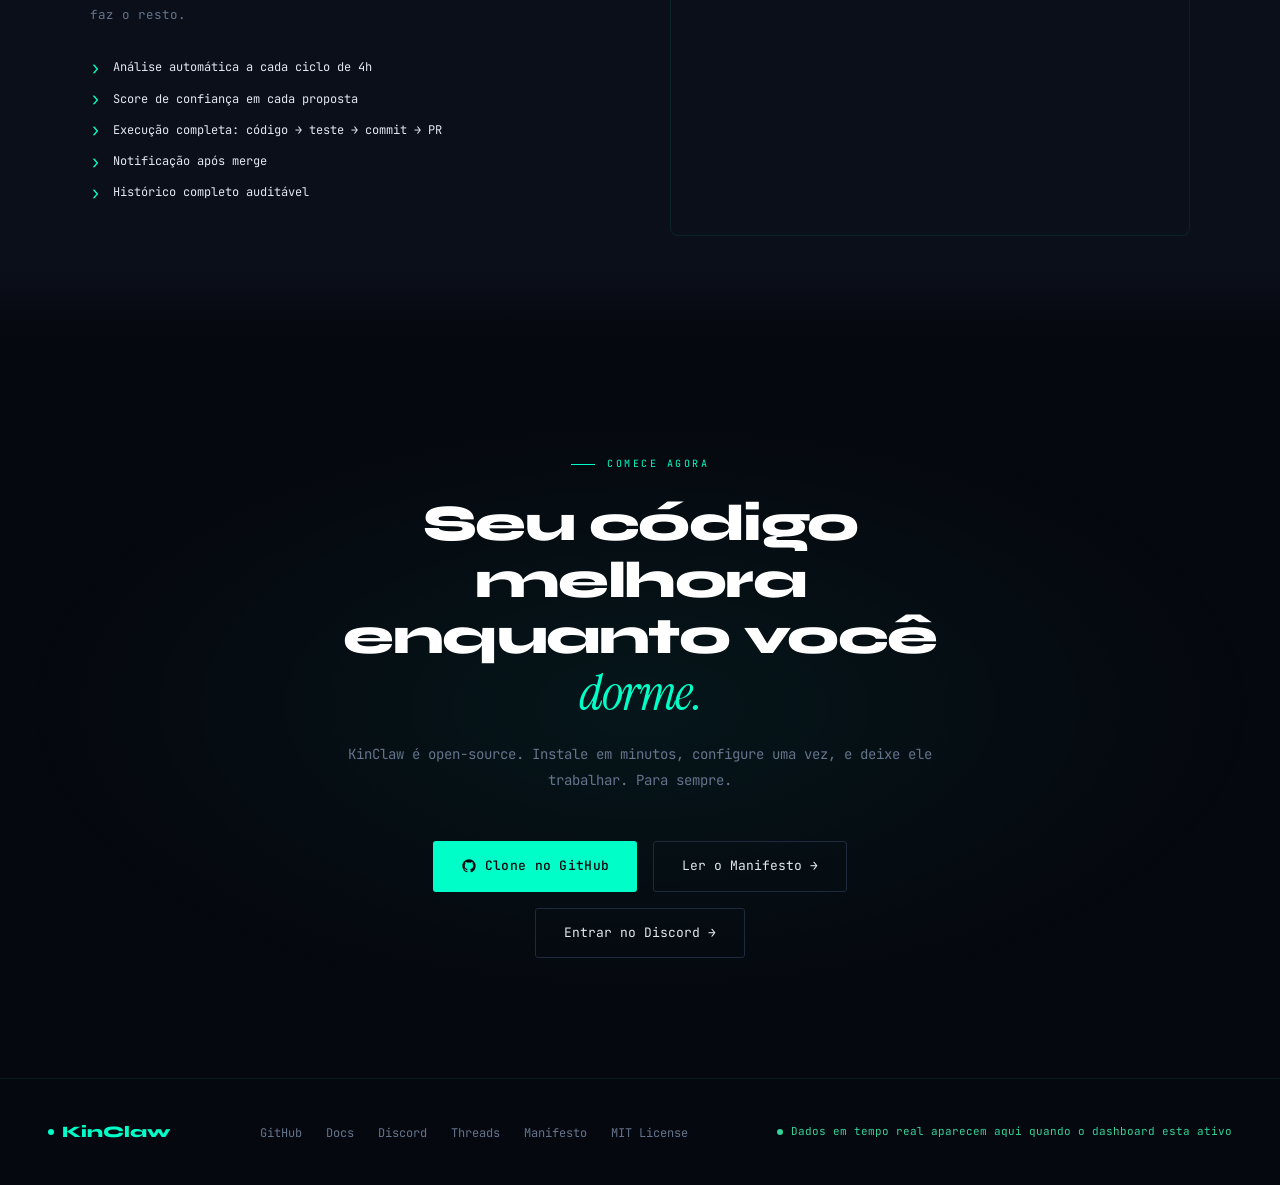
==== commit b7d597cc: "fix runtime fallback state handling" ====
--- a/index.html
+++ b/index.html
@@ -1695,6 +1695,14 @@
 const liveFilesValue = document.getElementById('live-files-value');
 const liveLinesValue = document.getElementById('live-lines-value');
 const runtimeStatusNote = document.getElementById('runtime-status-note');
+let runtimePollTimer = null;
+
+function clearRuntimeValues() {
+  liveStatusValue.textContent = 'aguardando';
+  liveProposalsValue.textContent = '--';
+  liveFilesValue.textContent = '--';
+  liveLinesValue.textContent = '--';
+}
 
 function applyRuntimeSnapshot(snapshot, sourceLabel) {
   if (!snapshot) return;
@@ -1713,7 +1721,15 @@
 }
 
 function applyHonestFallback() {
+  clearRuntimeValues();
   runtimeStatusNote.textContent = 'Dados em tempo real aparecem aqui quando o dashboard esta ativo';
+}
+
+function ensureRuntimePolling() {
+  if (runtimePollTimer !== null) {
+    return;
+  }
+  runtimePollTimer = window.setInterval(() => fetchRuntimeSnapshot().catch(applyHonestFallback), 30000);
 }
 
 function connectRuntimeStream() {
@@ -1728,14 +1744,14 @@
   stream.onerror = () => {
     stream.close();
     fetchRuntimeSnapshot().catch(applyHonestFallback);
-    window.setInterval(() => fetchRuntimeSnapshot().catch(applyHonestFallback), 30000);
+    ensureRuntimePolling();
   };
   return true;
 }
 
 if (!connectRuntimeStream()) {
   fetchRuntimeSnapshot().catch(applyHonestFallback);
-  window.setInterval(() => fetchRuntimeSnapshot().catch(applyHonestFallback), 30000);
+  ensureRuntimePolling();
 }
 </script>
 </body>
